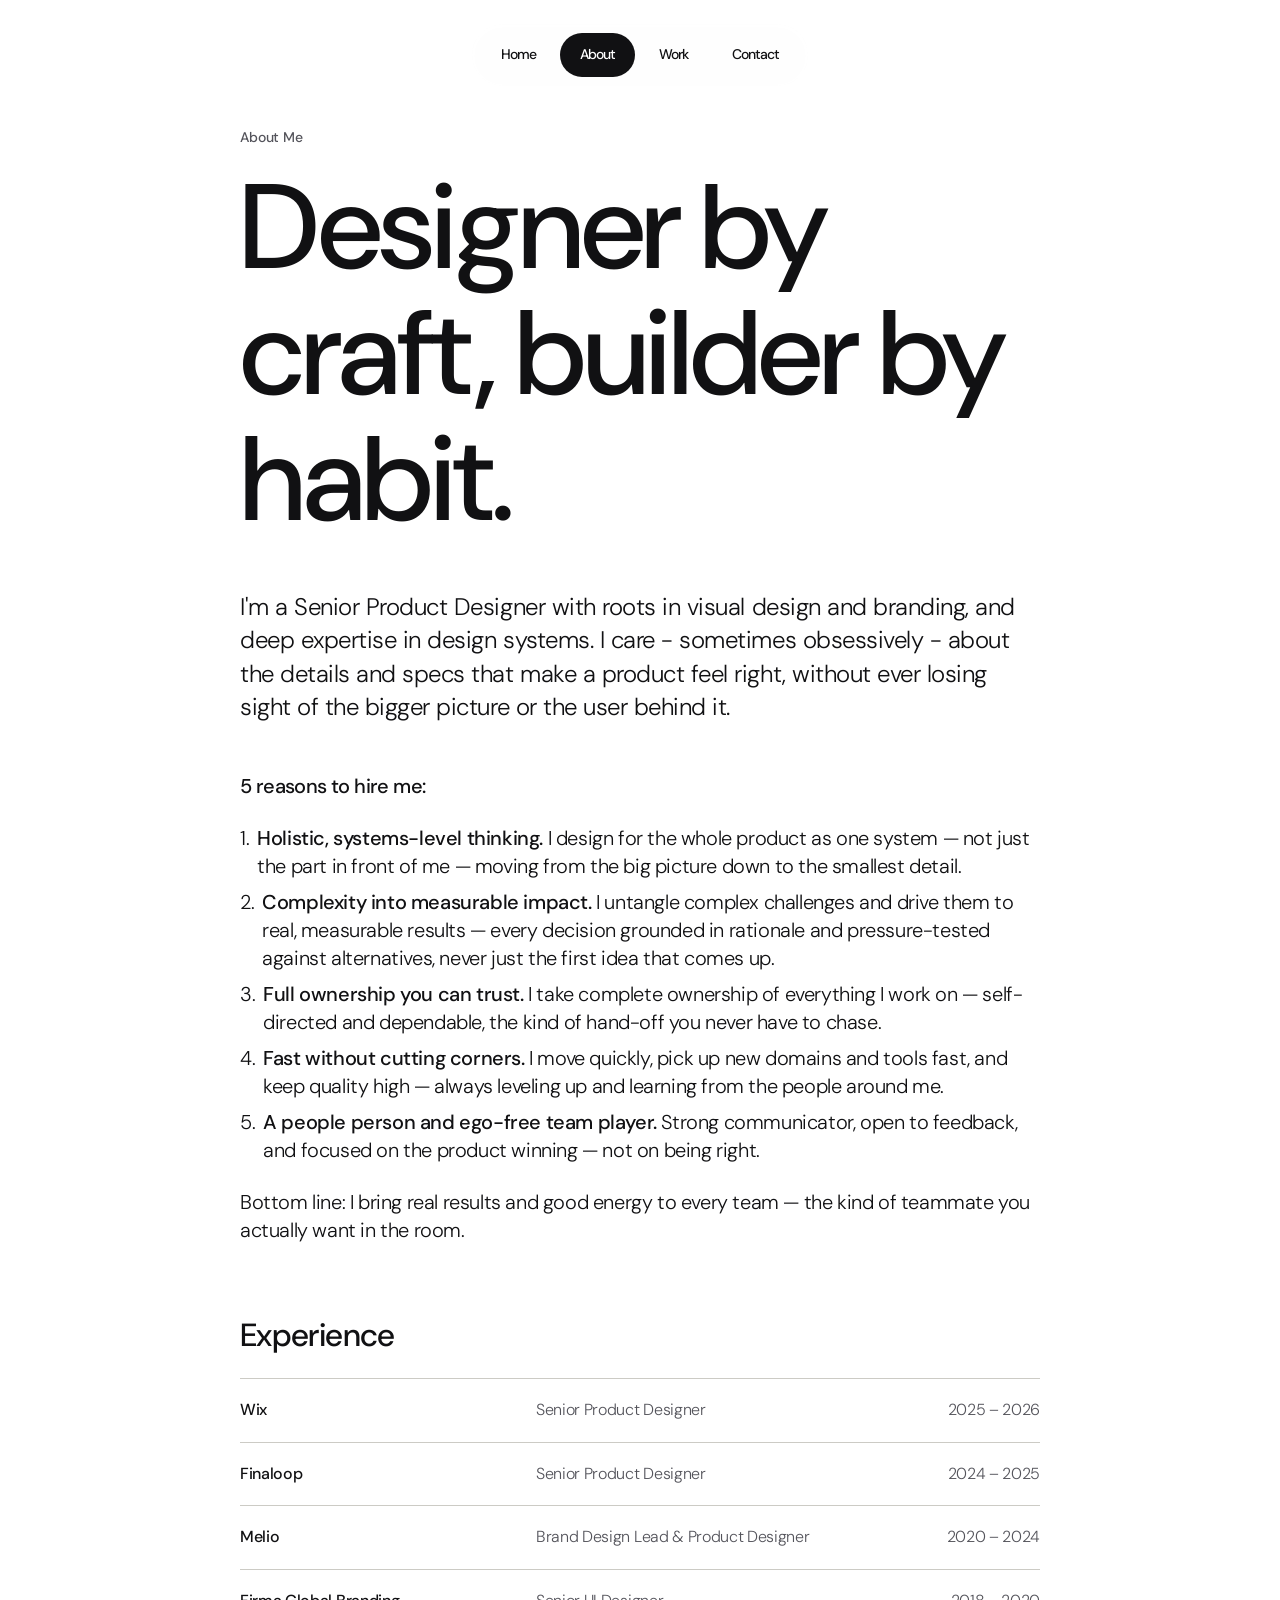
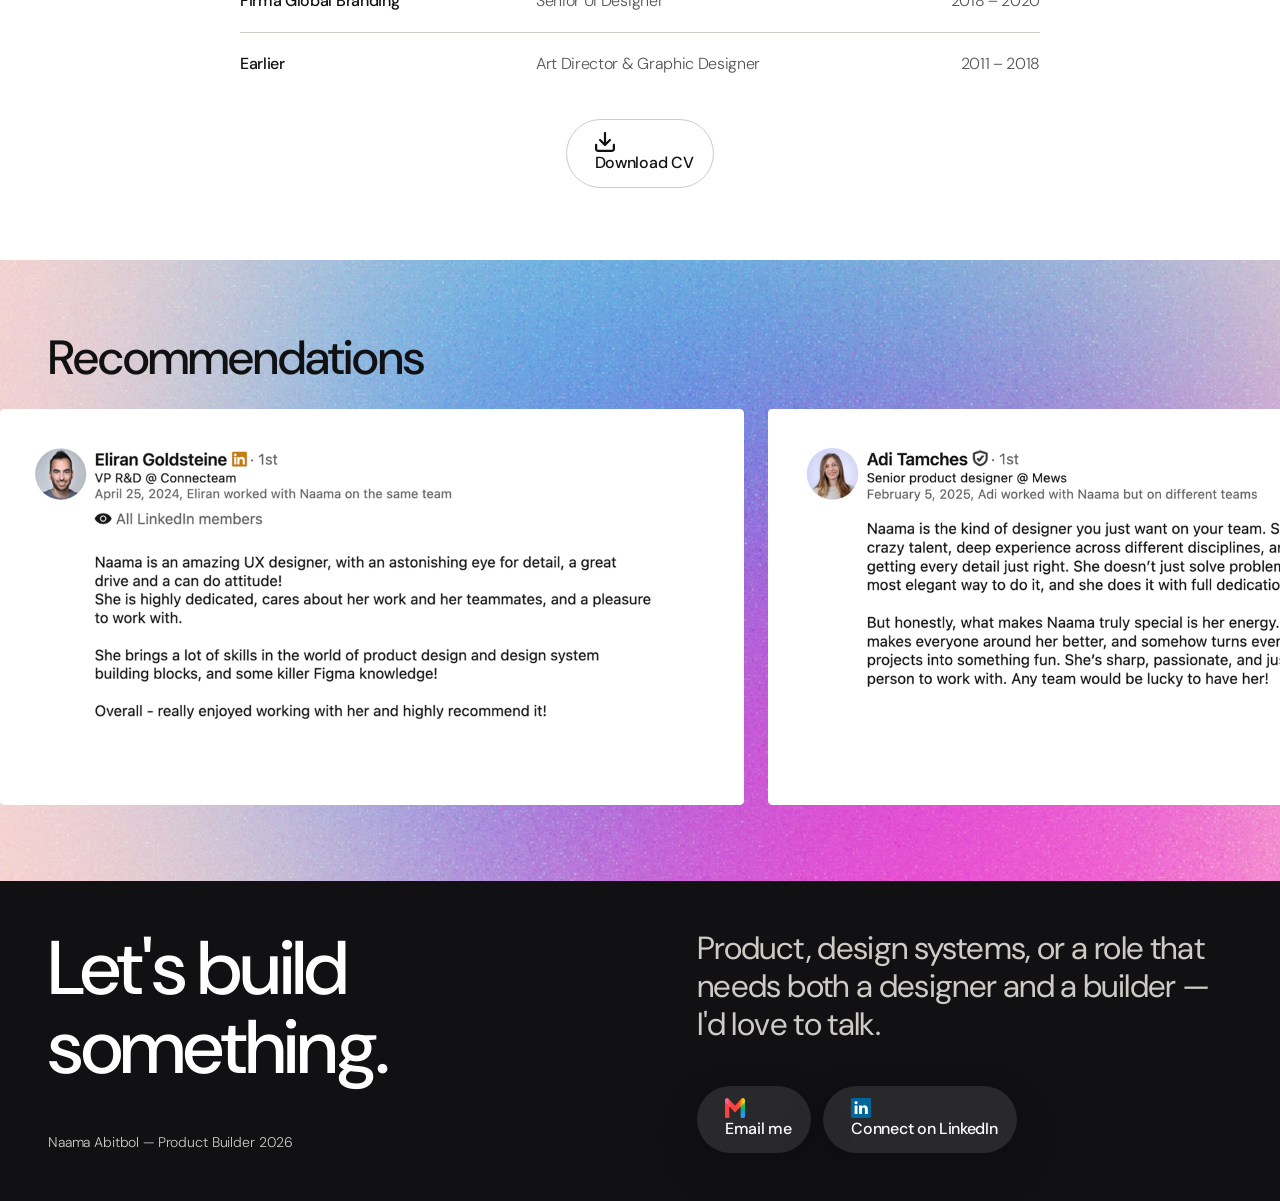
==== about.html @ a5444545 "Fix real structural drift vs current Figma, found by visual (not just text) comparison: Home's "Sele" ====
<!DOCTYPE html>
<html lang="en">
<head>
  <meta charset="UTF-8" />
  <meta name="viewport" content="width=device-width, initial-scale=1.0" />
  <title>About — Naama Abitbol</title>
  <link rel="stylesheet" href="css/tokens.css" />
  <link rel="stylesheet" href="css/base.css" />
  <link rel="stylesheet" href="css/nav.css" />
  <link rel="stylesheet" href="css/components.css" />
  <link rel="stylesheet" href="css/about.css" />
</head>
<body>
  <div class="page-nav">
    <nav class="nav-pill">
      <a class="nav-pill__item body-small-medium" href="index.html">Home</a>
      <a class="nav-pill__item is-active body-small-medium" href="about.html">About</a>
      <a class="nav-pill__item body-small-medium" href="case-studies.html">Work</a>
      <a class="nav-pill__item body-small-medium" href="#contact">Contact</a>
    </nav>
  </div>

  <div class="main-container">
    <div class="about-section">
      <div class="about-intro">
        <div class="about-intro__header">
          <p class="about-intro__eyebrow">About Me</p>
          <p class="about-intro__title">Designer by craft, builder by habit.</p>
        </div>
        <p class="about-intro__lede">I'm a Senior Product Designer with roots in visual design and branding, and deep expertise in design systems. I care - sometimes obsessively - about the details and specs that make a product feel right, without ever losing sight of the bigger picture or the user behind it.</p>

        <div class="about-reasons">
          <p class="about-reasons__title">5 reasons to hire me:</p>
          <ol class="reasons-list">
            <li><span class="num">1.</span><span><strong>Holistic, systems-level thinking.</strong> I design for the whole product as one system — not just the part in front of me — moving from the big picture down to the smallest detail.</span></li>
            <li><span class="num">2.</span><span><strong>Complexity into measurable impact.</strong> I untangle complex challenges and drive them to real, measurable results — every decision grounded in rationale and pressure-tested against alternatives, never just the first idea that comes up.</span></li>
            <li><span class="num">3.</span><span><strong>Full ownership you can trust.</strong> I take complete ownership of everything I work on — self-directed and dependable, the kind of hand-off you never have to chase.</span></li>
            <li><span class="num">4.</span><span><strong>Fast without cutting corners.</strong> I move quickly, pick up new domains and tools fast, and keep quality high — always leveling up and learning from the people around me.</span></li>
            <li><span class="num">5.</span><span><strong>A people person and ego-free team player.</strong> Strong communicator, open to feedback, and focused on the product winning — not on being right.</span></li>
          </ol>
          <p class="about-reasons__closing">Bottom line: I bring real results and good energy to every team — the kind of teammate you actually want in the room.</p>
        </div>
      </div>

      <div class="experience-section">
        <p class="experience-section__title">Experience</p>
        <div class="exp-rows">
          <div class="exp-row">
            <p class="exp-row__company">Wix</p>
            <p class="exp-row__role">Senior Product Designer</p>
            <p class="exp-row__years">2025 – 2026</p>
          </div>
          <div class="exp-row">
            <p class="exp-row__company">Finaloop</p>
            <p class="exp-row__role">Senior Product Designer</p>
            <p class="exp-row__years">2024 – 2025</p>
          </div>
          <div class="exp-row">
            <p class="exp-row__company">Melio</p>
            <p class="exp-row__role">Brand Design Lead &amp; Product Designer</p>
            <p class="exp-row__years">2020 – 2024</p>
          </div>
          <div class="exp-row">
            <p class="exp-row__company">Firma Global Branding</p>
            <p class="exp-row__role">Senior UI Designer</p>
            <p class="exp-row__years">2018 – 2020</p>
          </div>
          <div class="exp-row">
            <p class="exp-row__company">Earlier</p>
            <p class="exp-row__role">Art Director &amp; Graphic Designer</p>
            <p class="exp-row__years">2011 – 2018</p>
          </div>
        </div>
        <a class="btn" href="#" data-cv-placeholder="true">
          <img class="btn__icon" src="assets/about/icon-download.svg" alt="" style="width:20px;height:20px" />
          Download CV
        </a>
      </div>
    </div>

    <section class="recs-section">
      <img class="recs-section__bg" src="assets/about/recs-bg.jpg" alt="" />
      <p class="recs-section__title">Recommendations</p>
      <div class="recs-track">
        <img src="assets/about/rec-1.png" alt="LinkedIn recommendation" />
        <img src="assets/about/rec-2.png" alt="LinkedIn recommendation" />
        <img src="assets/about/rec-3.png" alt="LinkedIn recommendation" />
        <img src="assets/about/rec-4.png" alt="LinkedIn recommendation" />
        <img src="assets/about/rec-5.png" alt="LinkedIn recommendation" />
      </div>
    </section>
  </div>

  <section class="contact-section" id="contact">
    <div class="contact-section__content">
      <div class="contact-section__left">
        <p class="contact-section__title">Let's build something.</p>
        <div class="contact-section__labels">
          <p>Naama Abitbol — Product Builder</p>
          <p>2026</p>
        </div>
      </div>
      <div class="contact-section__right">
        <p class="contact-section__copy">Product, design systems, or a role that needs both a designer and a builder — I'd love to talk.</p>
        <div class="contact-section__actions">
          <a class="btn btn--dark" href="mailto:naamaabut@gmail.com">
            <img src="assets/home/icon-gmail.svg" alt="" />
            Email me
          </a>
          <a class="btn btn--dark" href="https://www.linkedin.com/" target="_blank" rel="noopener">
            <img src="assets/home/icon-linkedin.svg" alt="" />
            Connect on LinkedIn
          </a>
        </div>
      </div>
    </div>
  </section>
  <script src="js/fill-button.js" defer></script>
</body>
</html>
---- css/tokens.css ----
:root {
  /* Color — surface */
  --surface-white: #FFFFFF;
  --surface-muted: #F0F0F0;
  --surface-light: #F5F4F1;
  --surface-lightest: #FAFAFA;

  /* Color — text */
  --text-primary: #111113;
  --text-secondary: #54545B;

  /* Color — border */
  --border-default: #CCCBC5;
  --border-light: #DBDBDB;
  --border-medium: #404040;
  --border-dark: #1E1E1E;
  --border-subtle: #A3A3A3;

  /* Color — gray scale */
  --gray-200: #D9D9D9;
  --gray-300: #7B797C;
  --gray-350: #89898B;
  --gray-400: #8D8D8E;
  --gray-450: #929092;
  --gray-500: #99999B;

  /* Color — accent */
  --accent-red: #FC413D;
  --accent-red-subtle: #FF1F11;
  --accent-red-medium: #FF1F11;
  --accent-teal: #006699;
  --accent-yellow: #FFF511;
  --accent-purple: #7547FF;
  --accent-indigo: #5B5BF0;

  --icon-default: #1e1e1e;
  --overlay-white-10: rgba(255, 255, 255, 0.1);

  /* Radius */
  --radius-xxs: 4px;
  --radius-xs: 8px;
  --radius-sm: 4px;
  --radius-s: 12px;
  --radius-md: 8px;
  --radius-lg: 12px;
  --radius-xl: 32px;
  --radius-3xl: 32px;
  --radius-full: 999px;

  /* Spacing */
  --space-2: 2px;
  --space-4: 4px;
  --space-8: 8px;
  --space-12: 12px;
  --space-16: 16px;
  --space-20: 20px;
  --space-24: 24px;
  --space-48: 48px;
  --space-72: 72px;
  --space-88: 88px;

  /* Spacing scale (alias) */
  --space-3xs: 2px;
  --space-xxs: 4px;
  --space-xs: 8px;
  --space-s: 12px;
  --space-sm: 16px;
  --space-m: 20px;
  --space-ml: 24px;
  --space-l: 32px;
  --space-xl: 40px;
  --space-xxl: 48px;
  --space-max: 72px;

  /* Shadows */
  --shadow-card: 0 1px 2px 0 rgba(17, 17, 19, 0.04), 0 12px 40px 0 rgba(17, 17, 19, 0.06);
  --shadow-shot: 0 2px 6px 0 rgba(17, 17, 19, 0.08), 0 18px 50px 0 rgba(17, 17, 19, 0.14);

  /* Type family */
  --font-sans: "DM Sans", sans-serif;
  --font-serif-italic: "Fraunces", serif;
}
---- css/base.css ----
@import url('https://fonts.googleapis.com/css2?family=DM+Sans:ital,opsz,wght@0,9..40,300;0,9..40,400;0,9..40,500;0,9..40,600;1,9..40,300&family=Fraunces:ital,opsz@1,9..144&display=swap');

*,
*::before,
*::after {
  box-sizing: border-box;
}

html {
  -webkit-text-size-adjust: 100%;
  overflow-x: hidden;
}

body {
  margin: 0;
  font-family: var(--font-sans);
  color: var(--text-primary);
  background: var(--surface-white);
  -webkit-font-smoothing: antialiased;
  overflow-x: hidden;
  max-width: 100vw;
}

img, svg {
  display: block;
  max-width: 100%;
}

a {
  color: inherit;
  text-decoration: none;
}

button {
  font-family: inherit;
  cursor: pointer;
}

ul, ol {
  margin: 0;
  padding: 0;
  list-style: none;
}

h1, h2, h3, h4, p {
  margin: 0;
}

/* Type scale — from Figma "Desktop" text styles */

.display-xxl {
  font-weight: 500;
  font-size: 240px;
  line-height: 0.85;
  letter-spacing: -3px;
}

.display-xl {
  font-weight: 500;
  font-size: 120px;
  line-height: 1.05;
  letter-spacing: -2px;
}

.display-large {
  font-weight: 500;
  font-size: 76px;
  line-height: 1.05;
  letter-spacing: -3px;
}

.heading-h1 {
  font-weight: 500;
  font-size: 56px;
  line-height: 1.2;
  letter-spacing: -3px;
}

.heading-h2 {
  font-weight: 500;
  font-size: 48px;
  line-height: 1.1;
  letter-spacing: -2px;
}

.heading-h2-regular {
  font-weight: 400;
  font-size: 48px;
  line-height: 1.1;
  letter-spacing: -1px;
}

.heading-h3 {
  font-weight: 500;
  font-size: 32px;
  line-height: 1.2;
  letter-spacing: -2px;
}

.heading-h3-regular {
  font-weight: 400;
  font-size: 32px;
  line-height: 1.2;
  letter-spacing: -2px;
}

.body-medium {
  font-weight: 500;
  font-size: 20px;
  line-height: 1.4;
  letter-spacing: -3px;
}

.body-medium-light {
  font-weight: 300;
  font-size: 20px;
  line-height: 1.4;
  letter-spacing: -2px;
}

.body-large-light {
  font-weight: 300;
  font-size: 24px;
  line-height: 1.4;
  letter-spacing: -2px;
}

.body-default-medium {
  font-weight: 500;
  font-size: 16px;
  line-height: 1.4;
  letter-spacing: -2px;
}

.body-default-light {
  font-weight: 300;
  font-size: 16px;
  line-height: 1.4;
  letter-spacing: -2px;
}

.body-small-medium {
  font-weight: 500;
  font-size: 14px;
  line-height: 1.4;
  letter-spacing: -1px;
}

.body-small-medium-12 {
  font-weight: 500;
  font-size: 12px;
  line-height: 1.4;
  letter-spacing: 0;
}

.body-small-light {
  font-weight: 300;
  font-size: 14px;
  line-height: 1.4;
  letter-spacing: -1px;
}

.body-small-regular {
  font-weight: 400;
  font-size: 12px;
  line-height: 1.4;
  letter-spacing: 0;
}

.label-semi {
  font-weight: 600;
  font-size: 12px;
  line-height: 18px;
  letter-spacing: 0;
}

.label-caption {
  font-weight: 400;
  font-size: 12px;
  line-height: 1.4;
  letter-spacing: 0;
}

.label-accent-italic {
  font-family: var(--font-serif-italic);
  font-style: italic;
  font-weight: 400;
  font-size: 14px;
  line-height: 1.2;
  letter-spacing: 4px;
}
---- css/nav.css ----
.page-nav {
  width: 100%;
  display: flex;
  flex-direction: column;
  align-items: center;
  padding: 32px 0 24px;
}

.nav-pill {
  position: fixed;
  top: 24px;
  left: 50%;
  transform: translateX(-50%);
  z-index: 100;
  display: flex;
  align-items: center;
  gap: var(--space-4);
  padding: var(--space-8);
  border-radius: var(--radius-full);
  background: rgba(0, 0, 0, 0.004);
  backdrop-filter: blur(4px);
  -webkit-backdrop-filter: blur(4px);
  border: 1px solid rgba(255, 255, 255, 0.2);
  box-shadow: inset 0 1px 1px rgba(255, 255, 255, 0.3);
}

.nav-pill__item {
  border: none;
  background: transparent;
  border-radius: var(--radius-full);
  padding: var(--space-12) var(--space-20);
  color: var(--text-primary);
}

.nav-pill__item.is-active {
  background: var(--text-primary);
  color: #fff;
}
---- css/components.css ----
@keyframes glow-drift {
  0% { translate: 240px 224px; }
  70% { translate: 240px 224px; }
  100% { translate: -500px -500px; }
}

@media (prefers-reduced-motion: reduce) {
  .glow-drift-anim { animation: none !important; }
}

.main-container {
  width: 100%;
  display: flex;
  flex-direction: column;
  align-items: center;
  overflow: hidden;
}

.section-wrap {
  width: 100%;
  max-width: 1160px;
  padding: var(--max, 72px) var(--xl, 40px);
  display: flex;
  flex-direction: column;
  align-items: center;
  gap: var(--max, 72px);
}

.btn {
  display: inline-flex;
  align-items: center;
  gap: var(--xs, 8px);
  padding: var(--s, 12px) var(--m, 20px);
  border-radius: var(--radius-full);
  border: 1px solid var(--border-default);
  background: var(--surface-white);
  font-weight: 500;
  font-size: 16px;
  line-height: 1.4;
  letter-spacing: -0.32px;
  color: var(--text-primary);
  white-space: nowrap;
}

.btn__icon {
  width: 16px;
  height: 16px;
}

.btn--dark {
  background: var(--overlay-white-10);
  color: #fff;
  border: none;
  box-shadow: var(--shadow-shot);
}

.btn--dark img {
  width: 20px;
  height: 20px;
}

.project-grid {
  width: 100%;
  max-width: 1080px;
  display: grid;
  grid-template-columns: repeat(2, minmax(0, 1fr));
  gap: 48px 24px;
}

.project-card {
  display: flex;
  flex-direction: column;
}

.project-card__media {
  position: relative;
  width: 100%;
  aspect-ratio: 516 / 300;
  background: var(--surface-muted);
  border-radius: var(--radius-sm);
  overflow: hidden;
}

.project-card__media > img {
  width: 100%;
  height: 100%;
  object-fit: cover;
}

.project-card__media--wixel {
  display: flex;
  align-items: center;
  justify-content: center;
}

.wixel-shots {
  position: relative;
  width: 76%;
  height: 76%;
}

.wixel-shots img {
  position: absolute;
  border-radius: 7px;
  width: auto;
  height: 82%;
  object-fit: cover;
}

.wixel-shots .shot-01 {
  left: 0;
  bottom: 0;
  box-shadow: 0 35px 79px 0 rgba(30, 25, 60, 0.28), 0 5px 14px 0 rgba(30, 25, 60, 0.12);
  z-index: 1;
}

.wixel-shots .shot-02 {
  right: 0;
  top: 0;
  height: 74%;
  box-shadow: 0 2px 4px 0 rgba(17, 17, 19, 0.08);
}

.project-card__body {
  padding-top: var(--space-24);
  display: flex;
  flex-direction: column;
  gap: var(--space-16);
}

.project-card__meta {
  font-weight: 500;
  font-size: 14px;
  line-height: 1.4;
  letter-spacing: -0.14px;
  color: var(--text-secondary);
}

.project-card__title-block {
  display: flex;
  flex-direction: column;
  gap: var(--space-4);
  margin-top: var(--space-4);
}

.project-card__title {
  font-weight: 500;
  font-size: 32px;
  line-height: 1.2;
  letter-spacing: -0.64px;
}

.project-card__subtitle {
  font-weight: 300;
  font-size: 16px;
  line-height: 1.4;
  letter-spacing: -0.32px;
  color: var(--text-secondary);
}

@media (max-width: 900px) {
  .project-grid { grid-template-columns: 1fr; }
}

.tags {
  display: flex;
  gap: var(--radius-md);
  align-items: center;
}

.tag {
  background: var(--surface-muted);
  border-radius: var(--radius-full);
  padding: var(--space-2) var(--space-8);
  font-weight: 500;
  font-size: 12px;
  color: var(--text-secondary);
}

.contact-section {
  width: 100%;
  background: var(--text-primary);
  padding: var(--space-48);
}

.contact-section__content {
  display: flex;
  gap: var(--space-72);
  align-items: stretch;
  height: 224px;
}

.contact-section__left {
  flex: 1 0 0;
  display: flex;
  flex-direction: column;
  justify-content: space-between;
}

.contact-section__title {
  font-weight: 500;
  font-size: 76px;
  line-height: 1.05;
  letter-spacing: -2.28px;
  color: #fff;
}

.contact-section__labels {
  display: flex;
  gap: var(--space-4);
  align-items: center;
  font-weight: 300;
  font-size: 14px;
  line-height: 1.4;
  letter-spacing: -0.14px;
  color: var(--border-default);
  white-space: nowrap;
}

.contact-section__right {
  width: 535px;
  display: flex;
  flex-direction: column;
  justify-content: space-between;
}

.contact-section__copy {
  font-weight: 400;
  font-size: 32px;
  line-height: 1.2;
  letter-spacing: -0.64px;
  color: var(--border-default);
}

.contact-section__actions {
  display: flex;
  gap: 12px;
}

@media (max-width: 900px) {
  .contact-section__content { flex-direction: column; height: auto; gap: 40px; }
  .contact-section__right { width: 100%; }
  .contact-section__title { font-size: 44px; }
}
---- css/about.css ----
.main-container {
  width: 100%;
  display: flex;
  flex-direction: column;
  align-items: center;
}

.about-section {
  width: 100%;
  max-width: 1160px;
  padding: var(--max, 72px) var(--xl, 40px);
  display: flex;
  flex-direction: column;
  align-items: center;
  gap: var(--max, 72px);
}

.about-intro {
  max-width: 800px;
  width: 100%;
  display: flex;
  flex-direction: column;
  gap: var(--xxl, 48px);
  align-items: flex-start;
}

.about-intro__header {
  width: 100%;
  display: flex;
  flex-direction: column;
  gap: var(--sm, 16px);
}

.about-intro__eyebrow {
  font-weight: 500;
  font-size: 14px;
  line-height: 1.4;
  letter-spacing: -0.14px;
  color: var(--text-secondary);
}

.about-intro__title {
  font-weight: 500;
  font-size: 120px;
  line-height: 1.05;
  letter-spacing: -2.4px;
}

.about-intro__lede {
  width: 100%;
  font-weight: 300;
  font-size: 24px;
  line-height: 1.4;
  letter-spacing: -0.48px;
}

.about-reasons {
  display: flex;
  flex-direction: column;
  gap: 24px;
  width: 100%;
}

.about-reasons__title {
  font-weight: 500;
  font-size: 20px;
  line-height: 1.4;
  letter-spacing: -0.6px;
}

.reasons-list {
  display: flex;
  flex-direction: column;
  gap: var(--xs, 8px);
}

.reasons-list li {
  display: flex;
  gap: var(--xs, 8px);
  font-weight: 300;
  font-size: 20px;
  line-height: 1.4;
  letter-spacing: -0.4px;
}

.reasons-list .num {
  flex-shrink: 0;
}

.reasons-list strong {
  font-weight: 500;
}

.about-reasons__closing {
  font-weight: 300;
  font-size: 20px;
  line-height: 1.4;
  letter-spacing: -0.4px;
}

.experience-section {
  max-width: 800px;
  width: 100%;
  display: flex;
  flex-direction: column;
  align-items: center;
  gap: var(--ml, 24px);
}

.experience-section__title {
  font-weight: 500;
  font-size: 32px;
  line-height: 1.2;
  letter-spacing: -0.64px;
  width: 100%;
}

.exp-rows {
  width: 100%;
  font-size: 16px;
  line-height: 1.4;
  letter-spacing: -0.32px;
}

.exp-row {
  display: flex;
  align-items: flex-start;
  gap: 16px;
  padding: 20px 0;
  border-top: 1px solid var(--border-default);
}

.exp-row__company {
  font-weight: 500;
  width: 280px;
  flex-shrink: 0;
}

.exp-row__role {
  font-weight: 300;
  color: var(--text-secondary);
  flex: 1 0 0;
}

.exp-row__years {
  font-weight: 300;
  color: var(--text-secondary);
  width: 120px;
  flex-shrink: 0;
  text-align: right;
}

.recs-section {
  position: relative;
  width: 100%;
  padding: var(--max, 72px) 0;
  display: flex;
  flex-direction: column;
  gap: var(--ml, 24px);
  align-items: flex-start;
  overflow: hidden;
}

.recs-section__bg {
  position: absolute;
  inset: 0;
  width: 100%;
  height: 100%;
  object-fit: cover;
  z-index: 0;
}

.recs-section__title {
  position: relative;
  z-index: 1;
  width: 100%;
  padding: 0 var(--xxl, 48px);
  font-weight: 500;
  font-size: 48px;
  line-height: 1.1;
  letter-spacing: -0.96px;
}

.recs-track {
  position: relative;
  z-index: 1;
  display: flex;
  gap: var(--ml, 24px);
  width: 100%;
  padding: 0 0 4px var(--xxl, 48px);
  overflow-x: auto;
  scroll-snap-type: x proximity;
}

.recs-track img {
  height: 396px;
  width: 744px;
  flex-shrink: 0;
  object-fit: cover;
  border-radius: var(--radius-xxs);
  scroll-snap-align: start;
}

@media (max-width: 900px) {
  .about-intro__title { font-size: 56px; letter-spacing: -1.5px; }
  .exp-row { flex-wrap: wrap; }
  .exp-row__company { width: 100%; }
  .exp-row__years { text-align: left; }
  .recs-track img { height: 260px; width: 490px; }
}
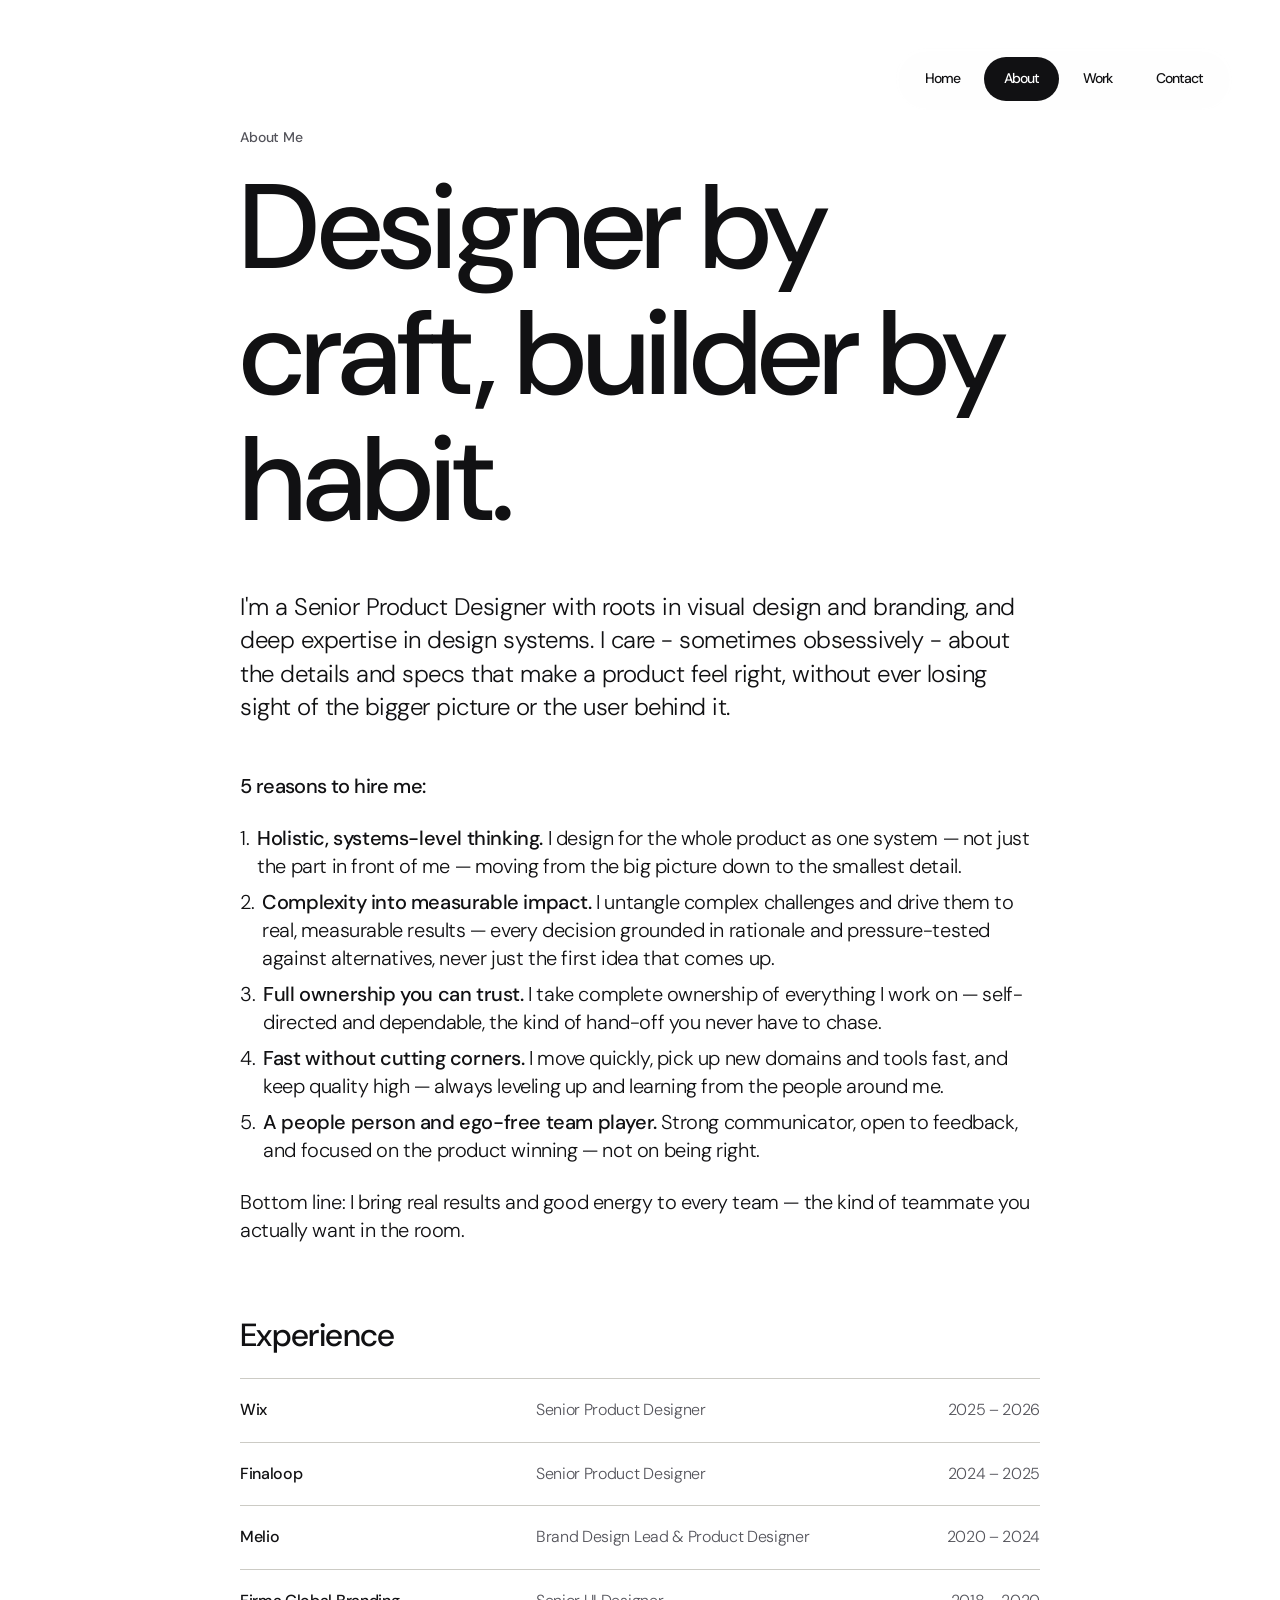
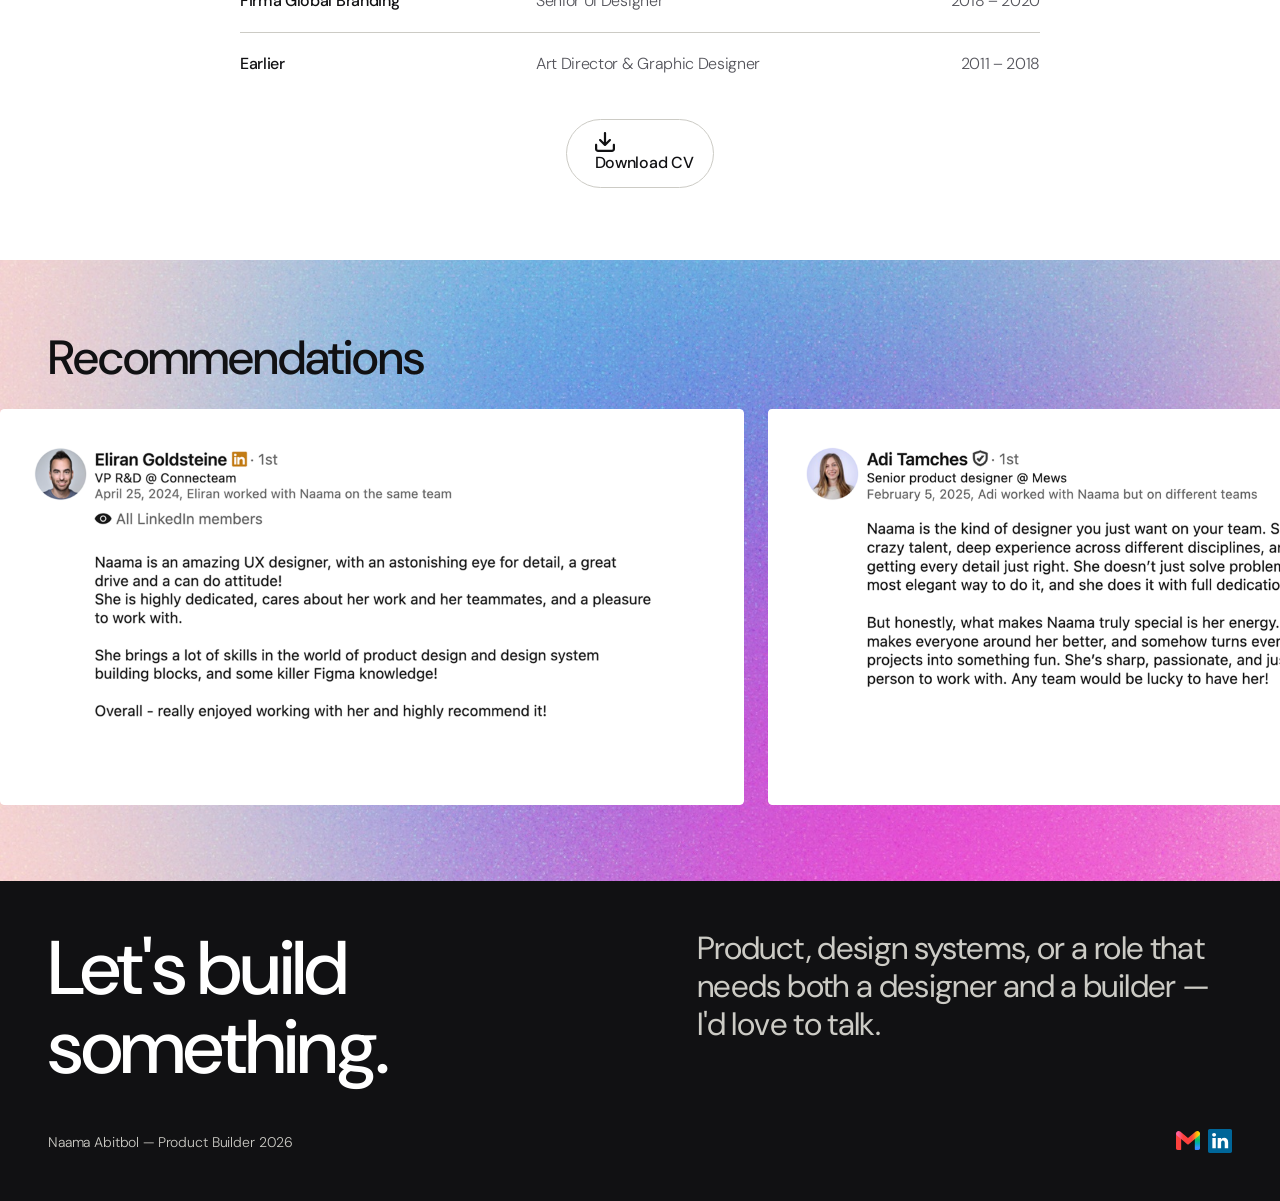
==== commit 091f7c03: "Fix three positioning/component mismatches vs Figma found via direct DOM-selector feedback: 1. Nav p" ====
--- a/about.html
+++ b/about.html
@@ -71,7 +71,7 @@
             <p class="exp-row__years">2011 – 2018</p>
           </div>
         </div>
-        <a class="btn" href="#" data-cv-placeholder="true">
+        <a class="btn" href="assets/about/Naama%20Abitbol_CV.pdf" download>
           <img class="btn__icon" src="assets/about/icon-download.svg" alt="" style="width:20px;height:20px" />
           Download CV
         </a>
@@ -103,13 +103,11 @@
       <div class="contact-section__right">
         <p class="contact-section__copy">Product, design systems, or a role that needs both a designer and a builder — I'd love to talk.</p>
         <div class="contact-section__actions">
-          <a class="btn btn--dark" href="mailto:naamaabut@gmail.com">
+          <a class="contact-icon" href="mailto:naamaabut@gmail.com" aria-label="Email me">
             <img src="assets/home/icon-gmail.svg" alt="" />
-            Email me
           </a>
-          <a class="btn btn--dark" href="https://www.linkedin.com/" target="_blank" rel="noopener">
+          <a class="contact-icon" href="https://www.linkedin.com/" target="_blank" rel="noopener" aria-label="Connect on LinkedIn">
             <img src="assets/home/icon-linkedin.svg" alt="" />
-            Connect on LinkedIn
           </a>
         </div>
       </div>
--- a/css/nav.css
+++ b/css/nav.css
@@ -8,9 +8,8 @@
 
 .nav-pill {
   position: fixed;
-  top: 24px;
-  left: 50%;
-  transform: translateX(-50%);
+  top: 48px;
+  right: 48px;
   z-index: 100;
   display: flex;
   align-items: center;
--- a/css/components.css
+++ b/css/components.css
@@ -138,9 +138,16 @@
 
 .project-card__title-block {
   display: flex;
+  align-items: center;
+  margin-top: var(--space-4);
+}
+
+.project-card__title-inner {
+  display: flex;
   flex-direction: column;
   gap: var(--space-4);
-  margin-top: var(--space-4);
+  flex: 1 1 0;
+  min-width: 0;
 }
 
 .project-card__title {
@@ -158,8 +165,51 @@
   color: var(--text-secondary);
 }
 
+.project-card__arrow {
+  flex-shrink: 0;
+  width: 0;
+  height: 40px;
+  margin-left: 0;
+  border-radius: var(--radius-full, 999px);
+  border: 1px solid transparent;
+  overflow: hidden;
+  display: flex;
+  align-items: center;
+  justify-content: center;
+  opacity: 0;
+  transition: width 0.25s ease, margin-left 0.25s ease, opacity 0.2s ease, background 0.2s ease, border-color 0.2s ease;
+}
+
+.project-card__arrow::after {
+  content: '';
+  flex-shrink: 0;
+  width: 16px;
+  height: 16px;
+  background: var(--text-primary);
+  -webkit-mask: url("../assets/home/icon-arrow-right.svg") center / contain no-repeat;
+  mask: url("../assets/home/icon-arrow-right.svg") center / contain no-repeat;
+  transition: background 0.2s ease;
+}
+
+.project-card:hover .project-card__arrow {
+  width: 40px;
+  margin-left: var(--space-24, 24px);
+  opacity: 1;
+  border-color: var(--border-default, #cccbc5);
+}
+
+.project-card:active .project-card__arrow {
+  background: #111113;
+  border-color: #111113;
+}
+
+.project-card:active .project-card__arrow::after {
+  background: #fff;
+}
+
 @media (max-width: 900px) {
   .project-grid { grid-template-columns: 1fr; }
+  .project-card__arrow { display: none; }
 }
 
 .tags {
@@ -221,6 +271,7 @@
   width: 535px;
   display: flex;
   flex-direction: column;
+  align-items: flex-end;
   justify-content: space-between;
 }
 
@@ -234,11 +285,24 @@
 
 .contact-section__actions {
   display: flex;
-  gap: 12px;
+  gap: var(--space-8, 8px);
+  align-items: center;
+}
+
+.contact-icon {
+  display: block;
+  width: 24px;
+  height: 24px;
+}
+
+.contact-icon img {
+  width: 24px;
+  height: 24px;
+  object-fit: contain;
 }
 
 @media (max-width: 900px) {
   .contact-section__content { flex-direction: column; height: auto; gap: 40px; }
-  .contact-section__right { width: 100%; }
+  .contact-section__right { width: 100%; align-items: flex-start; }
   .contact-section__title { font-size: 44px; }
 }
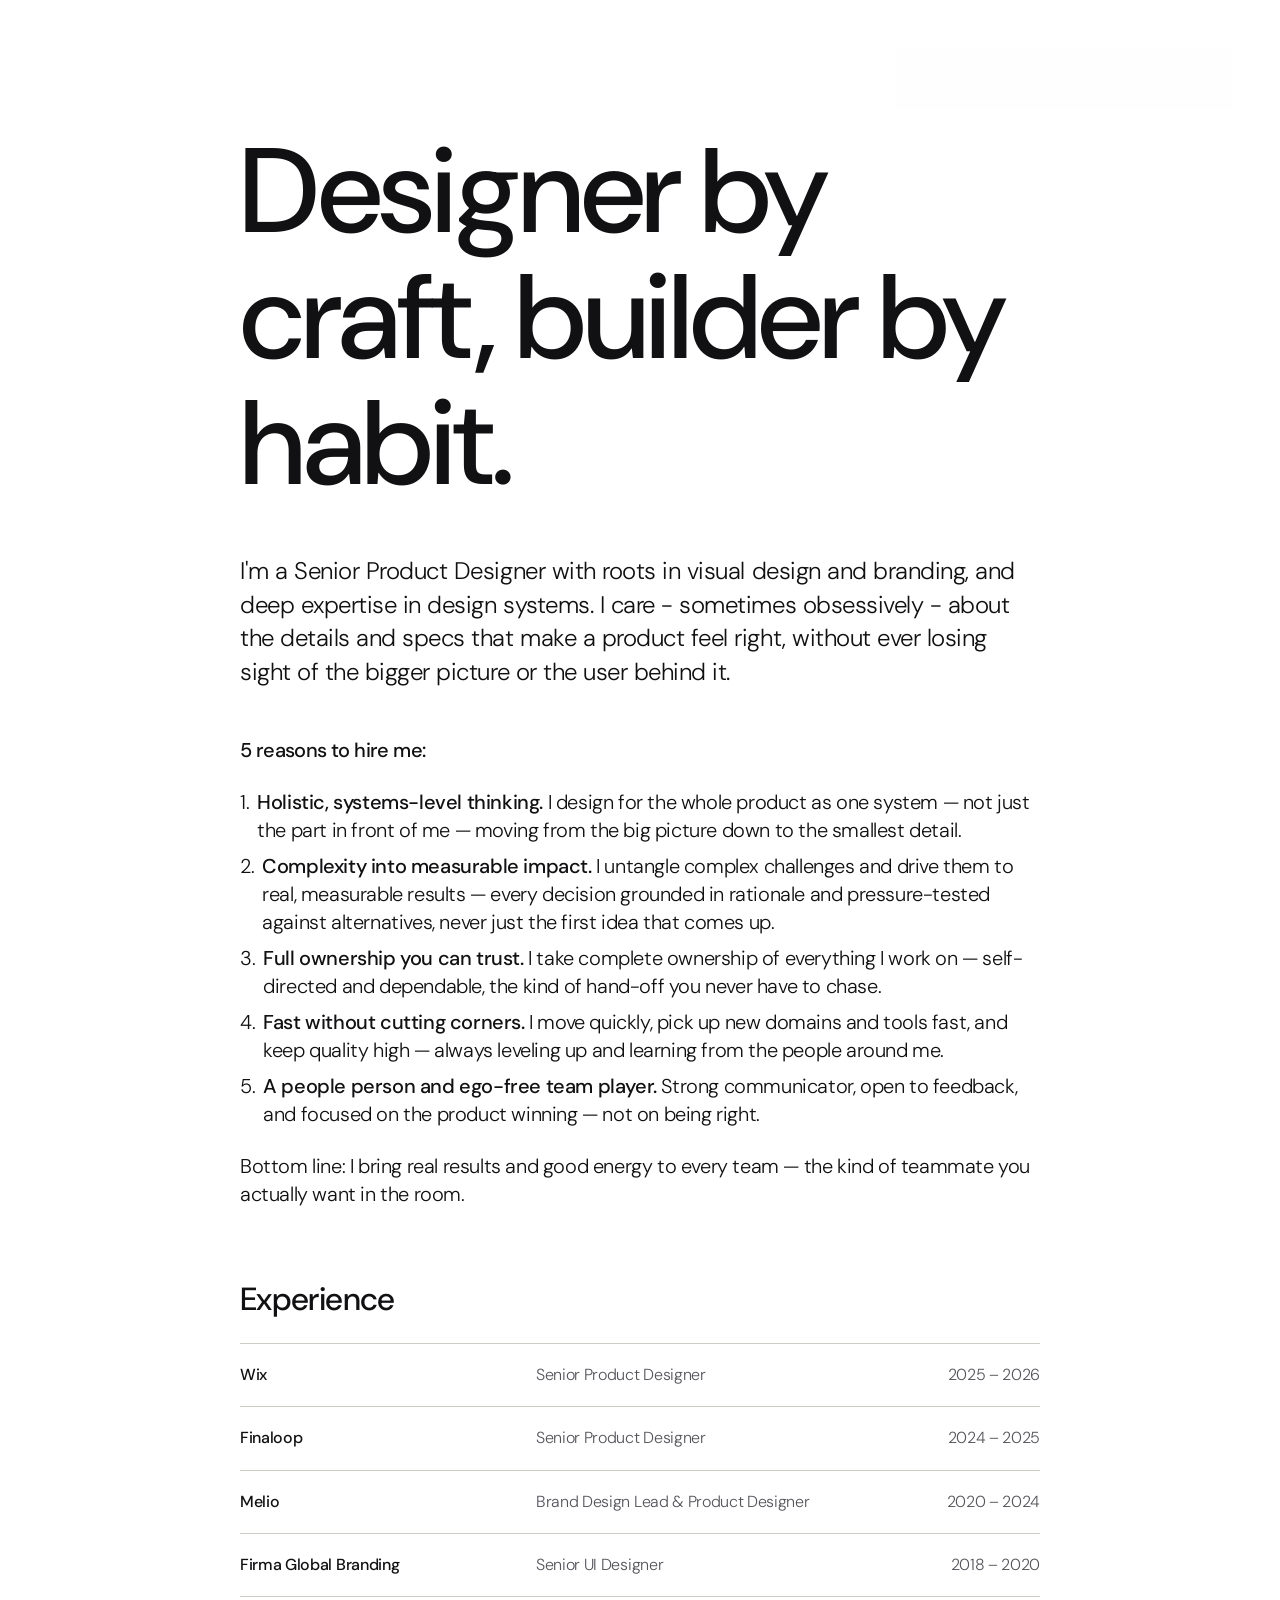
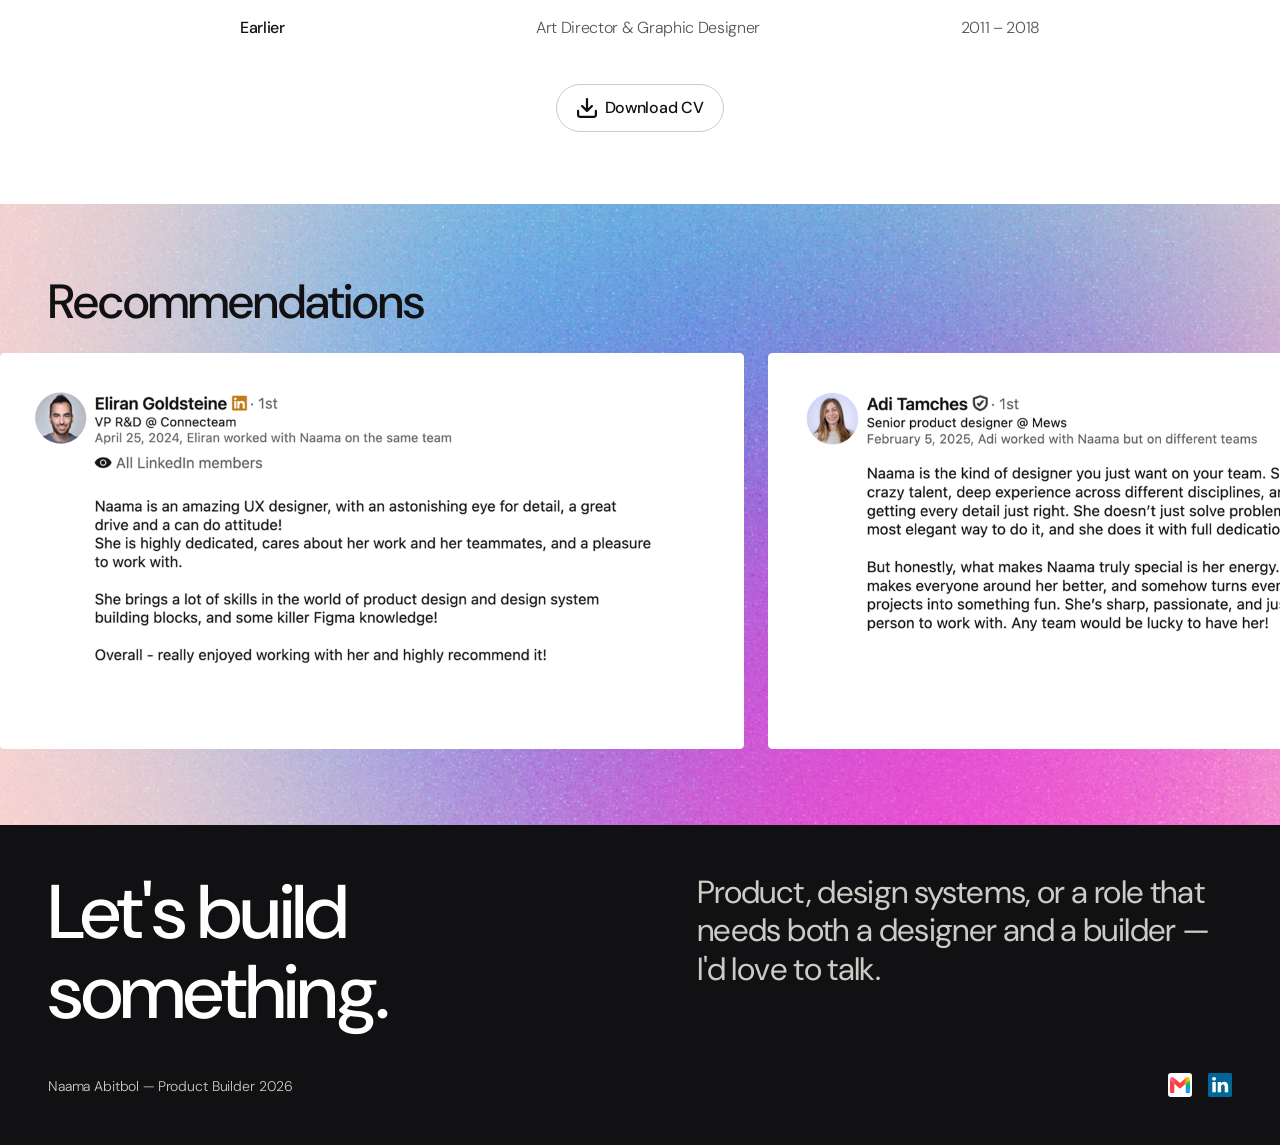
==== commit 631c17fe: "Remove the "About Me" eyebrow above the About page title — not present in the Figma source (same cla" ====
--- a/about.html
+++ b/about.html
@@ -24,7 +24,6 @@
     <div class="about-section">
       <div class="about-intro">
         <div class="about-intro__header">
-          <p class="about-intro__eyebrow">About Me</p>
           <p class="about-intro__title">Designer by craft, builder by habit.</p>
         </div>
         <p class="about-intro__lede">I'm a Senior Product Designer with roots in visual design and branding, and deep expertise in design systems. I care - sometimes obsessively - about the details and specs that make a product feel right, without ever losing sight of the bigger picture or the user behind it.</p>
--- a/css/components.css
+++ b/css/components.css
@@ -40,11 +40,45 @@
   letter-spacing: -0.32px;
   color: var(--text-primary);
   white-space: nowrap;
-}
+  position: relative;
+  overflow: hidden;
+  isolation: isolate;
+  transition: color 0.2s ease, transform 0.18s cubic-bezier(0.2, 0.7, 0.3, 1.2);
+}
+
+.btn:active { transform: scale(0.97); }
+
+.btn .btn-fill {
+  position: absolute;
+  inset: 0;
+  z-index: 0;
+  background: var(--text-primary);
+  clip-path: circle(0px at 50% 50%);
+  pointer-events: none;
+  will-change: clip-path;
+}
+
+.btn .btn-label {
+  position: relative;
+  z-index: 1;
+  display: inline-flex;
+  align-items: center;
+  gap: inherit;
+  white-space: nowrap;
+}
+
+.btn:hover { color: #fff; }
+.btn:hover .btn__icon { filter: invert(1); }
+.btn:hover .btn__icon { transform: translateX(2px); }
+
+.btn--dark .btn-fill { background: rgba(255, 255, 255, 0.16); }
+.btn--dark:hover { color: #fff; }
+.btn--dark:hover .btn__icon { filter: none; }
 
 .btn__icon {
   width: 16px;
   height: 16px;
+  transition: filter 0.2s ease, transform 0.2s ease;
 }
 
 .btn--dark {
@@ -285,7 +319,7 @@
 
 .contact-section__actions {
   display: flex;
-  gap: var(--space-8, 8px);
+  gap: var(--space-16, 16px);
   align-items: center;
 }
 
@@ -295,12 +329,25 @@
   height: 24px;
 }
 
+.contact-icon:first-child {
+  background: #fff;
+  border-radius: 3px;
+  display: flex;
+  align-items: center;
+  justify-content: center;
+}
+
 .contact-icon img {
   width: 24px;
   height: 24px;
   object-fit: contain;
 }
 
+.contact-icon:first-child img {
+  width: 20px;
+  height: 16px;
+}
+
 @media (max-width: 900px) {
   .contact-section__content { flex-direction: column; height: auto; gap: 40px; }
   .contact-section__right { width: 100%; align-items: flex-start; }
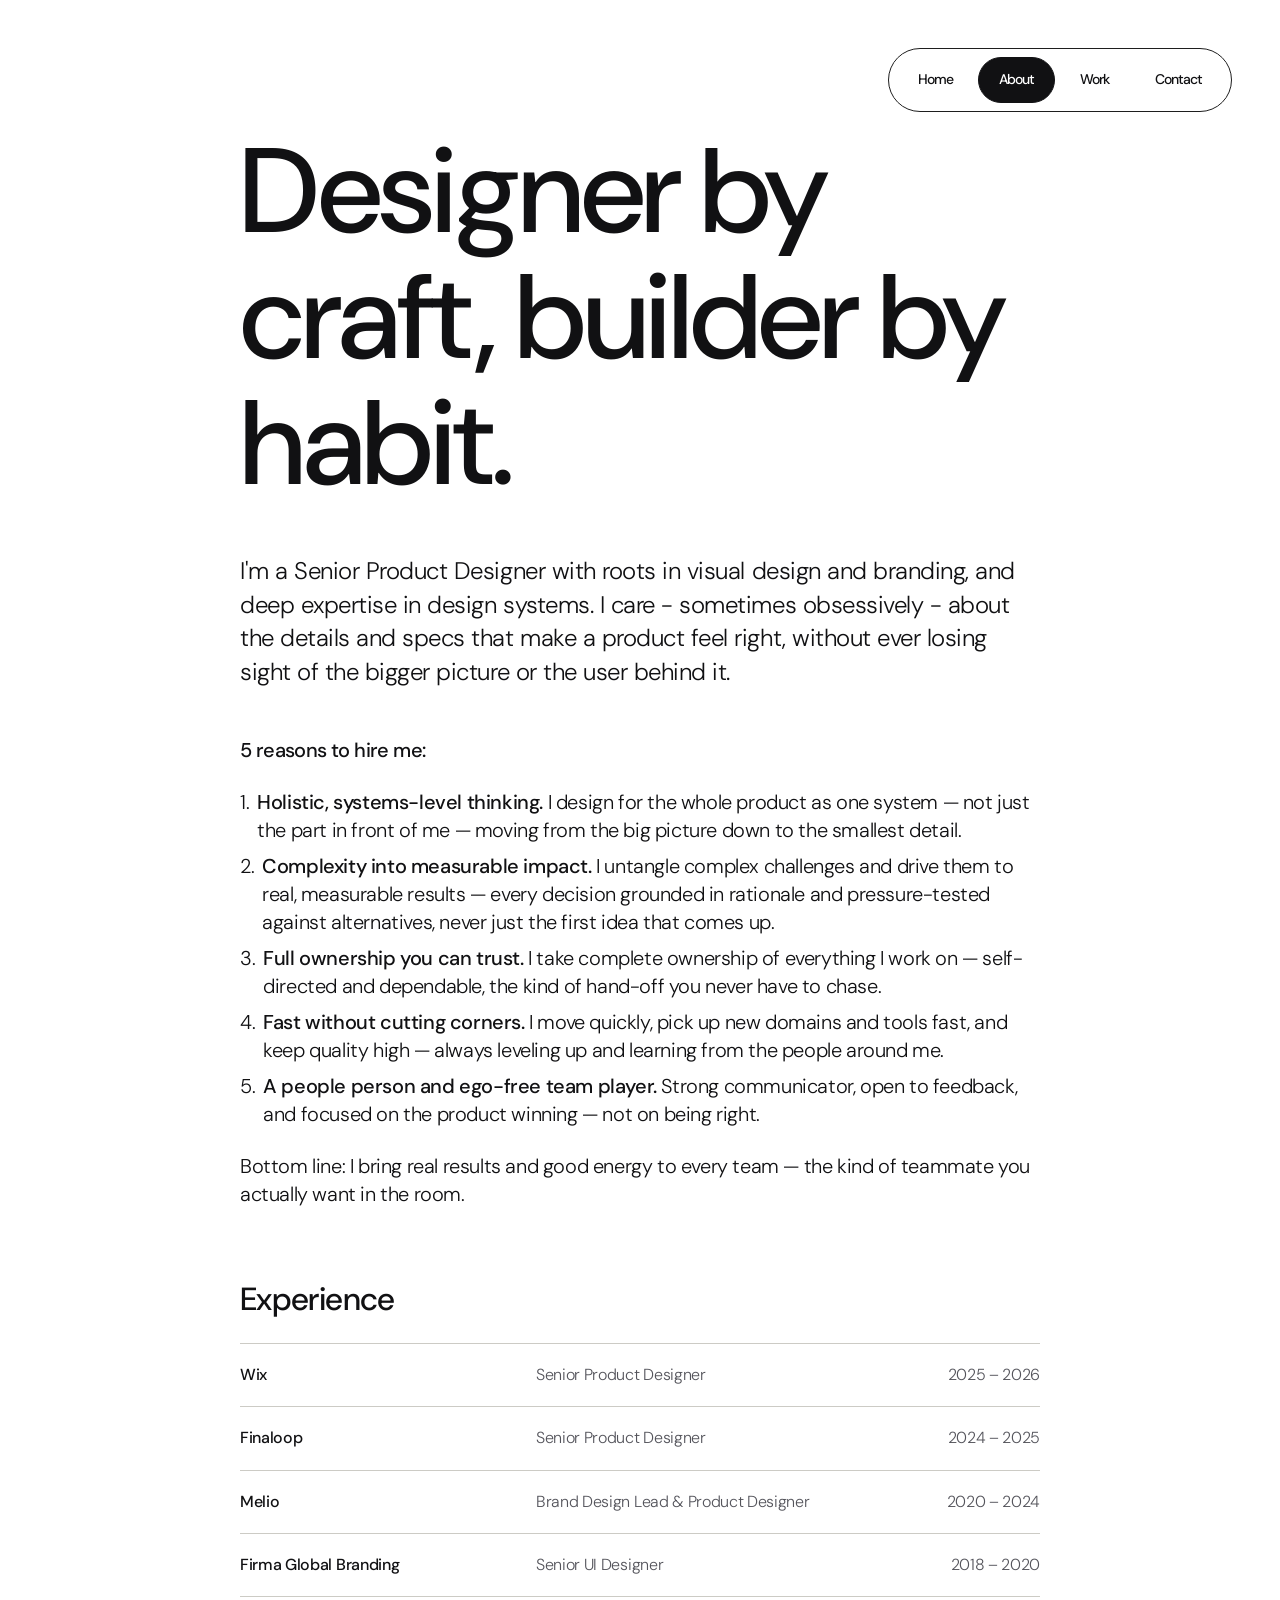
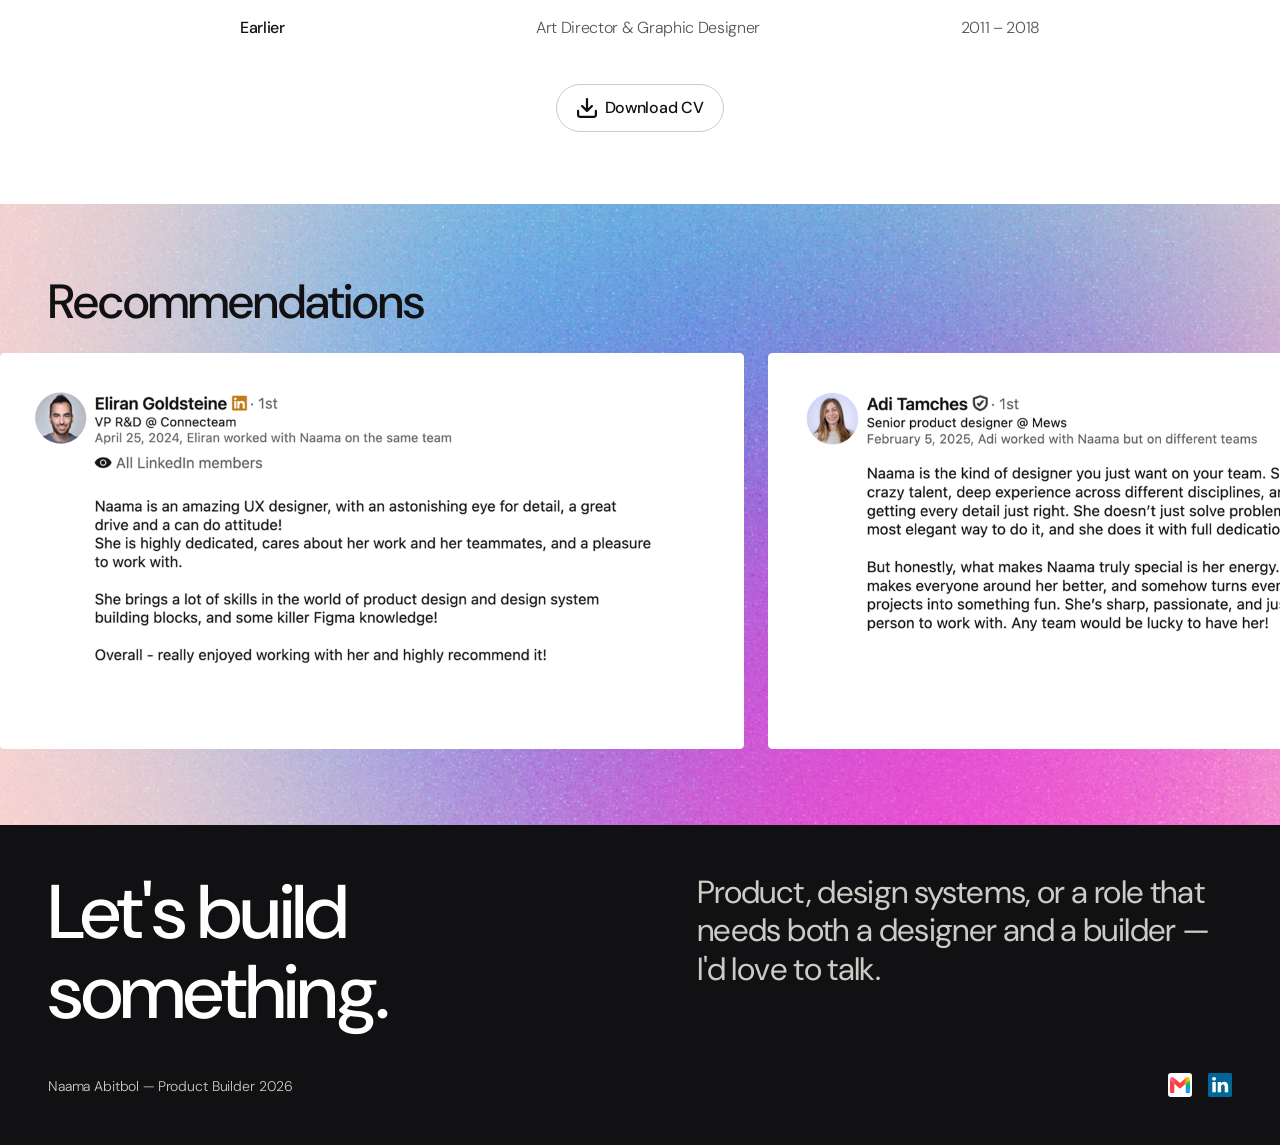
==== commit 2f20e1fc: "Smooth-scroll to #contact from nav, add border+animation to back-icon circle - html { scroll-behavio" ====
--- a/about.html
+++ b/about.html
@@ -9,6 +9,7 @@
   <link rel="stylesheet" href="css/nav.css" />
   <link rel="stylesheet" href="css/components.css" />
   <link rel="stylesheet" href="css/about.css" />
+  <script src="js/smooth-anchor.js"></script>
 </head>
 <body>
   <div class="page-nav">
--- a/css/base.css
+++ b/css/base.css
@@ -9,6 +9,11 @@
 html {
   -webkit-text-size-adjust: 100%;
   overflow-x: hidden;
+  scroll-behavior: smooth;
+}
+
+@media (prefers-reduced-motion: reduce) {
+  html { scroll-behavior: auto; }
 }
 
 body {
--- a/css/nav.css
+++ b/css/nav.css
@@ -16,22 +16,31 @@
   gap: var(--space-4);
   padding: var(--space-8);
   border-radius: var(--radius-full);
-  background: rgba(0, 0, 0, 0.004);
-  backdrop-filter: blur(4px);
-  -webkit-backdrop-filter: blur(4px);
-  border: 1px solid rgba(255, 255, 255, 0.2);
-  box-shadow: inset 0 1px 1px rgba(255, 255, 255, 0.3);
+  background: transparent;
+  border: 1px solid #1e1e1e;
 }
 
 .nav-pill__item {
-  border: none;
-  background: transparent;
+  border: 1px solid transparent;
+  background-color: transparent;
   border-radius: var(--radius-full);
   padding: var(--space-12) var(--space-20);
   color: var(--text-primary);
+  transition: background-color 0.25s ease, border-color 0.25s ease, color 0.25s ease;
+}
+
+.nav-pill__item:hover:not(.is-active) {
+  border-color: #1e1e1e;
+}
+
+.nav-pill__item:active:not(.is-active) {
+  background-color: #1e1e1e;
+  border-color: #1e1e1e;
+  color: #fff;
 }
 
 .nav-pill__item.is-active {
-  background: var(--text-primary);
+  background-color: var(--text-primary);
+  border-color: var(--text-primary);
   color: #fff;
 }
--- a/css/components.css
+++ b/css/components.css
@@ -229,7 +229,7 @@
   width: 40px;
   margin-left: var(--space-24, 24px);
   opacity: 1;
-  border-color: var(--border-default, #cccbc5);
+  border-color: #1e1e1e;
 }
 
 .project-card:active .project-card__arrow {
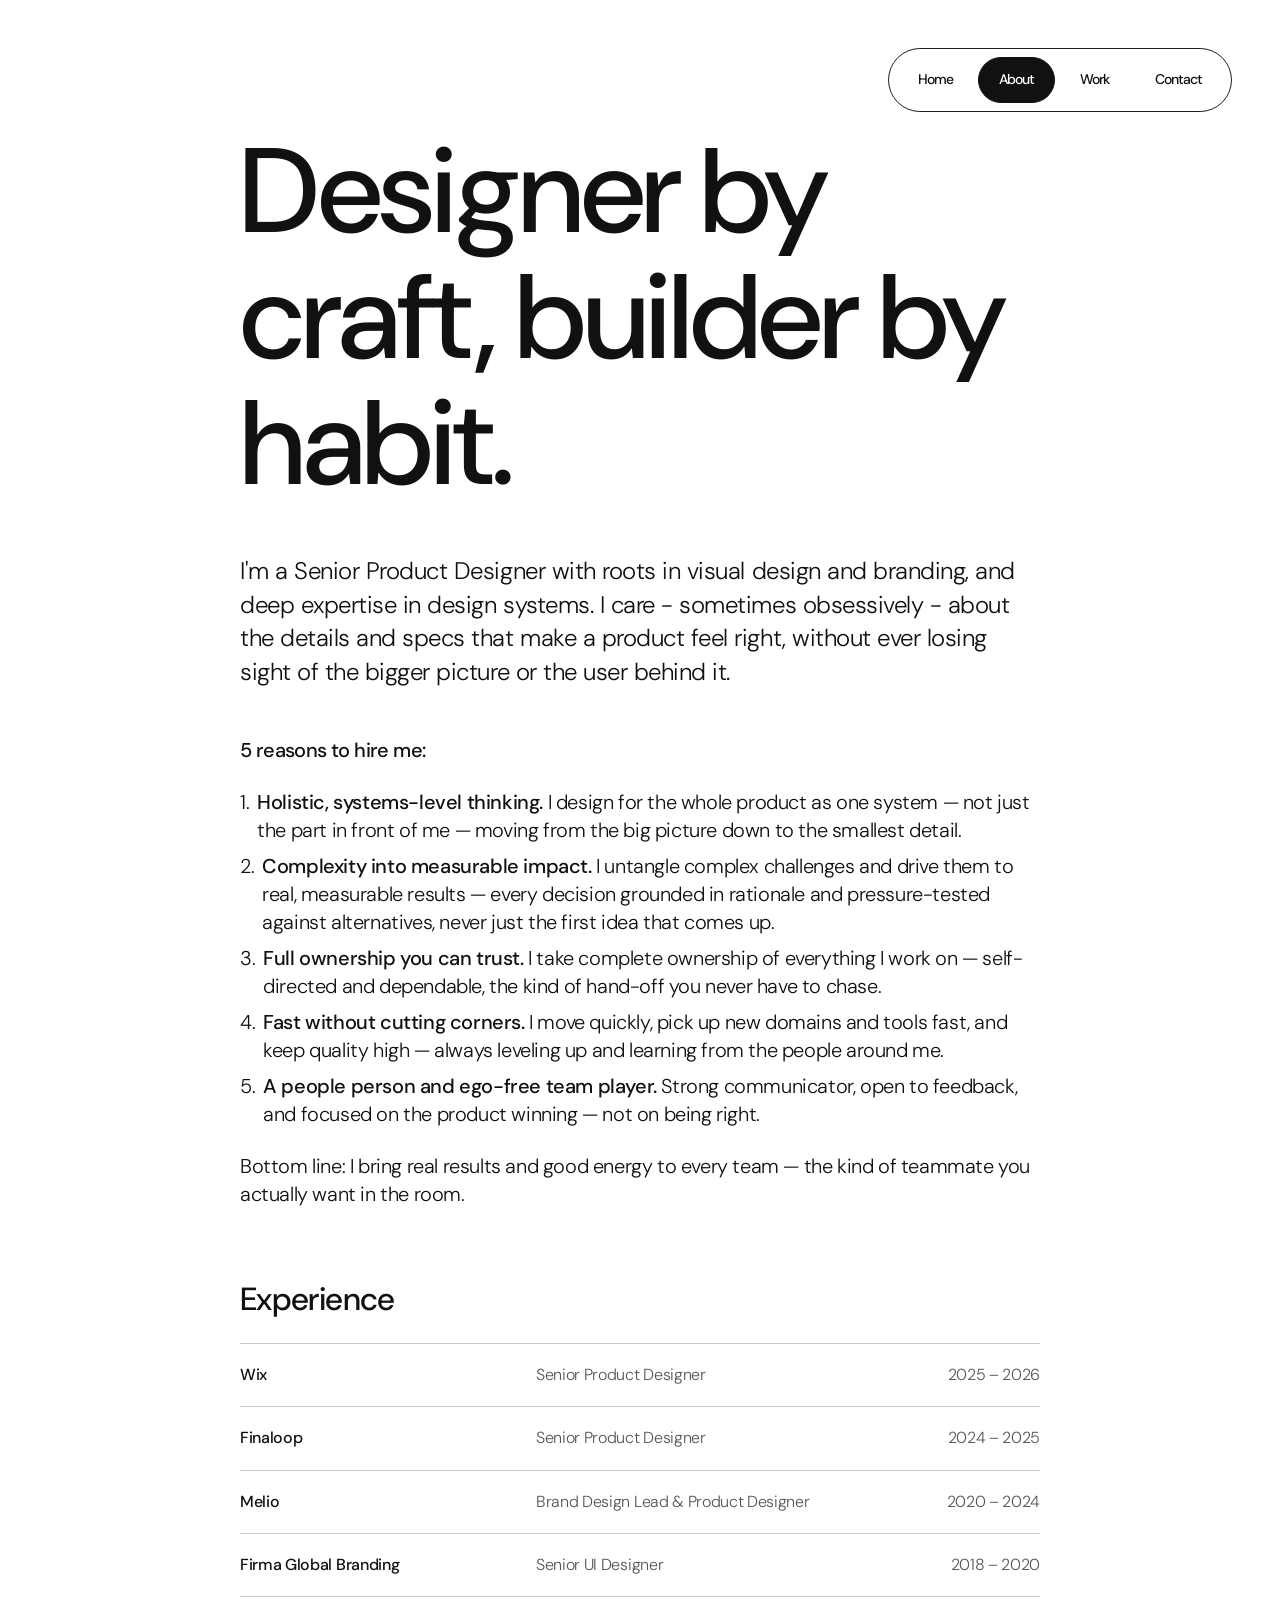
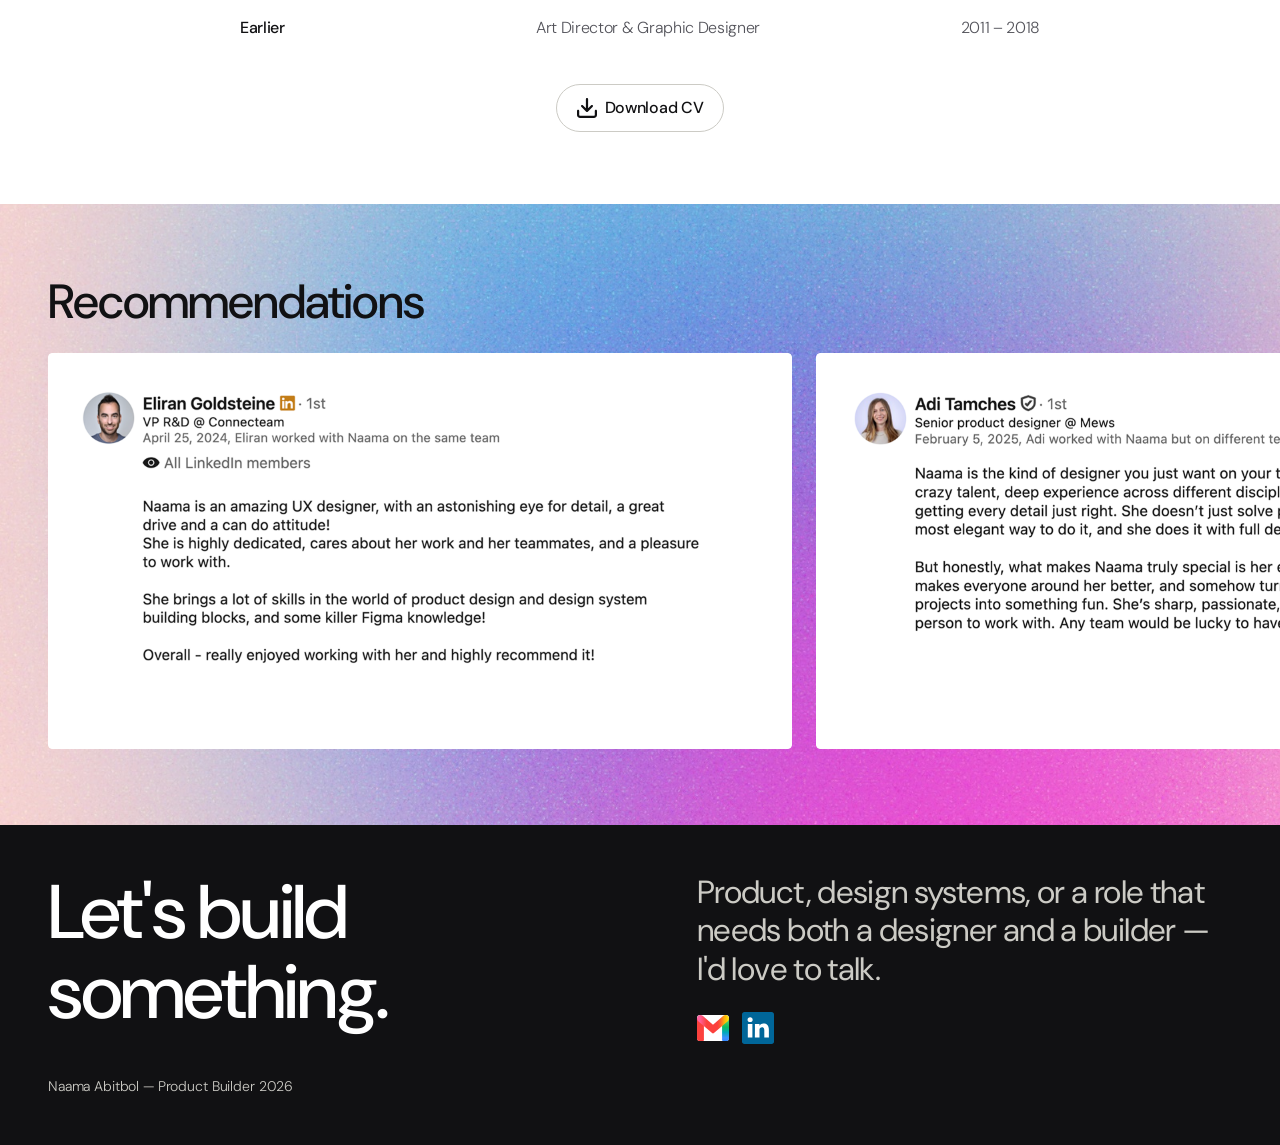
==== commit 1c50129d: "Mobile: collapse nav to a hamburger menu, reduce back button to icon-only - Nav pill (home/about/wor" ====
--- a/about.html
+++ b/about.html
@@ -14,6 +14,7 @@
 <body>
   <div class="page-nav">
     <nav class="nav-pill">
+      <button class="nav-pill__toggle" aria-label="Toggle menu" aria-expanded="false"><span></span></button>
       <a class="nav-pill__item body-small-medium" href="index.html">Home</a>
       <a class="nav-pill__item is-active body-small-medium" href="about.html">About</a>
       <a class="nav-pill__item body-small-medium" href="case-studies.html">Work</a>
@@ -114,5 +115,6 @@
     </div>
   </section>
   <script src="js/fill-button.js" defer></script>
+  <script src="js/nav-menu.js" defer></script>
 </body>
 </html>
--- a/css/nav.css
+++ b/css/nav.css
@@ -44,3 +44,84 @@
   border-color: var(--text-primary);
   color: #fff;
 }
+
+/* Hamburger toggle — hidden on desktop */
+.nav-pill__toggle {
+  display: none;
+  align-items: center;
+  justify-content: center;
+  width: 44px;
+  height: 44px;
+  padding: 0;
+  border: none;
+  background: transparent;
+  border-radius: var(--radius-full);
+  cursor: pointer;
+}
+
+.nav-pill__toggle span,
+.nav-pill__toggle span::before,
+.nav-pill__toggle span::after {
+  display: block;
+  width: 20px;
+  height: 2px;
+  background: #1e1e1e;
+  border-radius: 2px;
+  transition: transform 0.25s ease, opacity 0.2s ease;
+}
+
+.nav-pill__toggle span {
+  position: relative;
+}
+
+.nav-pill__toggle span::before {
+  content: '';
+  position: absolute;
+  left: 0;
+  top: -6px;
+}
+
+.nav-pill__toggle span::after {
+  content: '';
+  position: absolute;
+  left: 0;
+  top: 6px;
+}
+
+.nav-pill.is-open .nav-pill__toggle span {
+  background: transparent;
+}
+
+.nav-pill.is-open .nav-pill__toggle span::before {
+  transform: translateY(6px) rotate(45deg);
+}
+
+.nav-pill.is-open .nav-pill__toggle span::after {
+  transform: translateY(-6px) rotate(-45deg);
+}
+
+/* Mobile: collapse the pill into a hamburger dropdown */
+@media (max-width: 640px) {
+  .nav-pill {
+    top: 24px;
+    right: 24px;
+    flex-direction: column;
+    align-items: stretch;
+    gap: var(--space-4);
+    padding: var(--space-8);
+  }
+
+  .nav-pill__toggle {
+    display: flex;
+    align-self: flex-end;
+  }
+
+  .nav-pill__item {
+    display: none;
+    text-align: center;
+  }
+
+  .nav-pill.is-open .nav-pill__item {
+    display: block;
+  }
+}
--- a/css/components.css
+++ b/css/components.css
@@ -1,11 +1,20 @@
-@keyframes glow-drift {
-  0% { translate: 240px 224px; }
-  70% { translate: 240px 224px; }
-  100% { translate: -500px -500px; }
+.hero__glow,
+.proj-header__glow {
+  transition: translate 0.25s cubic-bezier(0.16, 1, 0.3, 1);
+  animation: glow-breathe 4s ease-in-out infinite;
+}
+
+@keyframes glow-breathe {
+  0%, 100% { opacity: 0.8; scale: 1; }
+  50% { opacity: 1; scale: 1.08; }
 }
 
 @media (prefers-reduced-motion: reduce) {
-  .glow-drift-anim { animation: none !important; }
+  .hero__glow,
+  .proj-header__glow {
+    animation: none;
+    transition: none;
+  }
 }
 
 .main-container {
@@ -121,45 +130,11 @@
   object-fit: cover;
 }
 
-.project-card__media--wixel {
-  display: flex;
-  align-items: center;
-  justify-content: center;
-}
-
-.wixel-shots {
-  position: relative;
-  width: 76%;
-  height: 76%;
-}
-
-.wixel-shots img {
-  position: absolute;
-  border-radius: 7px;
-  width: auto;
-  height: 82%;
-  object-fit: cover;
-}
-
-.wixel-shots .shot-01 {
-  left: 0;
-  bottom: 0;
-  box-shadow: 0 35px 79px 0 rgba(30, 25, 60, 0.28), 0 5px 14px 0 rgba(30, 25, 60, 0.12);
-  z-index: 1;
-}
-
-.wixel-shots .shot-02 {
-  right: 0;
-  top: 0;
-  height: 74%;
-  box-shadow: 0 2px 4px 0 rgba(17, 17, 19, 0.08);
-}
-
 .project-card__body {
   padding-top: var(--space-24);
   display: flex;
   flex-direction: column;
-  gap: var(--space-16);
+  gap: var(--space-8);
 }
 
 .project-card__meta {
@@ -253,11 +228,13 @@
 }
 
 .tag {
-  background: var(--surface-muted);
+  background: transparent;
+  border: 1px solid var(--border-default);
   border-radius: var(--radius-full);
-  padding: var(--space-2) var(--space-8);
+  padding: 3px 9px;
   font-weight: 500;
   font-size: 12px;
+  line-height: 1.4;
   color: var(--text-secondary);
 }
 
@@ -305,8 +282,8 @@
   width: 535px;
   display: flex;
   flex-direction: column;
-  align-items: flex-end;
-  justify-content: space-between;
+  align-items: flex-start;
+  gap: 24px;
 }
 
 .contact-section__copy {
@@ -319,33 +296,38 @@
 
 .contact-section__actions {
   display: flex;
-  gap: var(--space-16, 16px);
+  gap: 12.8px;
   align-items: center;
 }
 
 .contact-icon {
-  display: block;
-  width: 24px;
-  height: 24px;
+  display: flex;
+  align-items: center;
+  justify-content: center;
+  width: 32px;
+  height: 32px;
+  transition: transform 0.2s ease;
+}
+
+.contact-icon:hover {
+  transform: translateY(-2px);
 }
 
 .contact-icon:first-child {
   background: #fff;
   border-radius: 3px;
-  display: flex;
-  align-items: center;
-  justify-content: center;
+  height: 26.667px;
 }
 
 .contact-icon img {
-  width: 24px;
-  height: 24px;
+  width: 32px;
+  height: 32px;
   object-fit: contain;
 }
 
 .contact-icon:first-child img {
-  width: 20px;
-  height: 16px;
+  width: 32px;
+  height: 26.667px;
 }
 
 @media (max-width: 900px) {
--- a/css/about.css
+++ b/css/about.css
@@ -189,7 +189,6 @@
   width: 100%;
   padding: 0 0 4px var(--xxl, 48px);
   overflow-x: auto;
-  scroll-snap-type: x proximity;
 }
 
 .recs-track img {
@@ -198,7 +197,6 @@
   flex-shrink: 0;
   object-fit: cover;
   border-radius: var(--radius-xxs);
-  scroll-snap-align: start;
 }
 
 @media (max-width: 900px) {
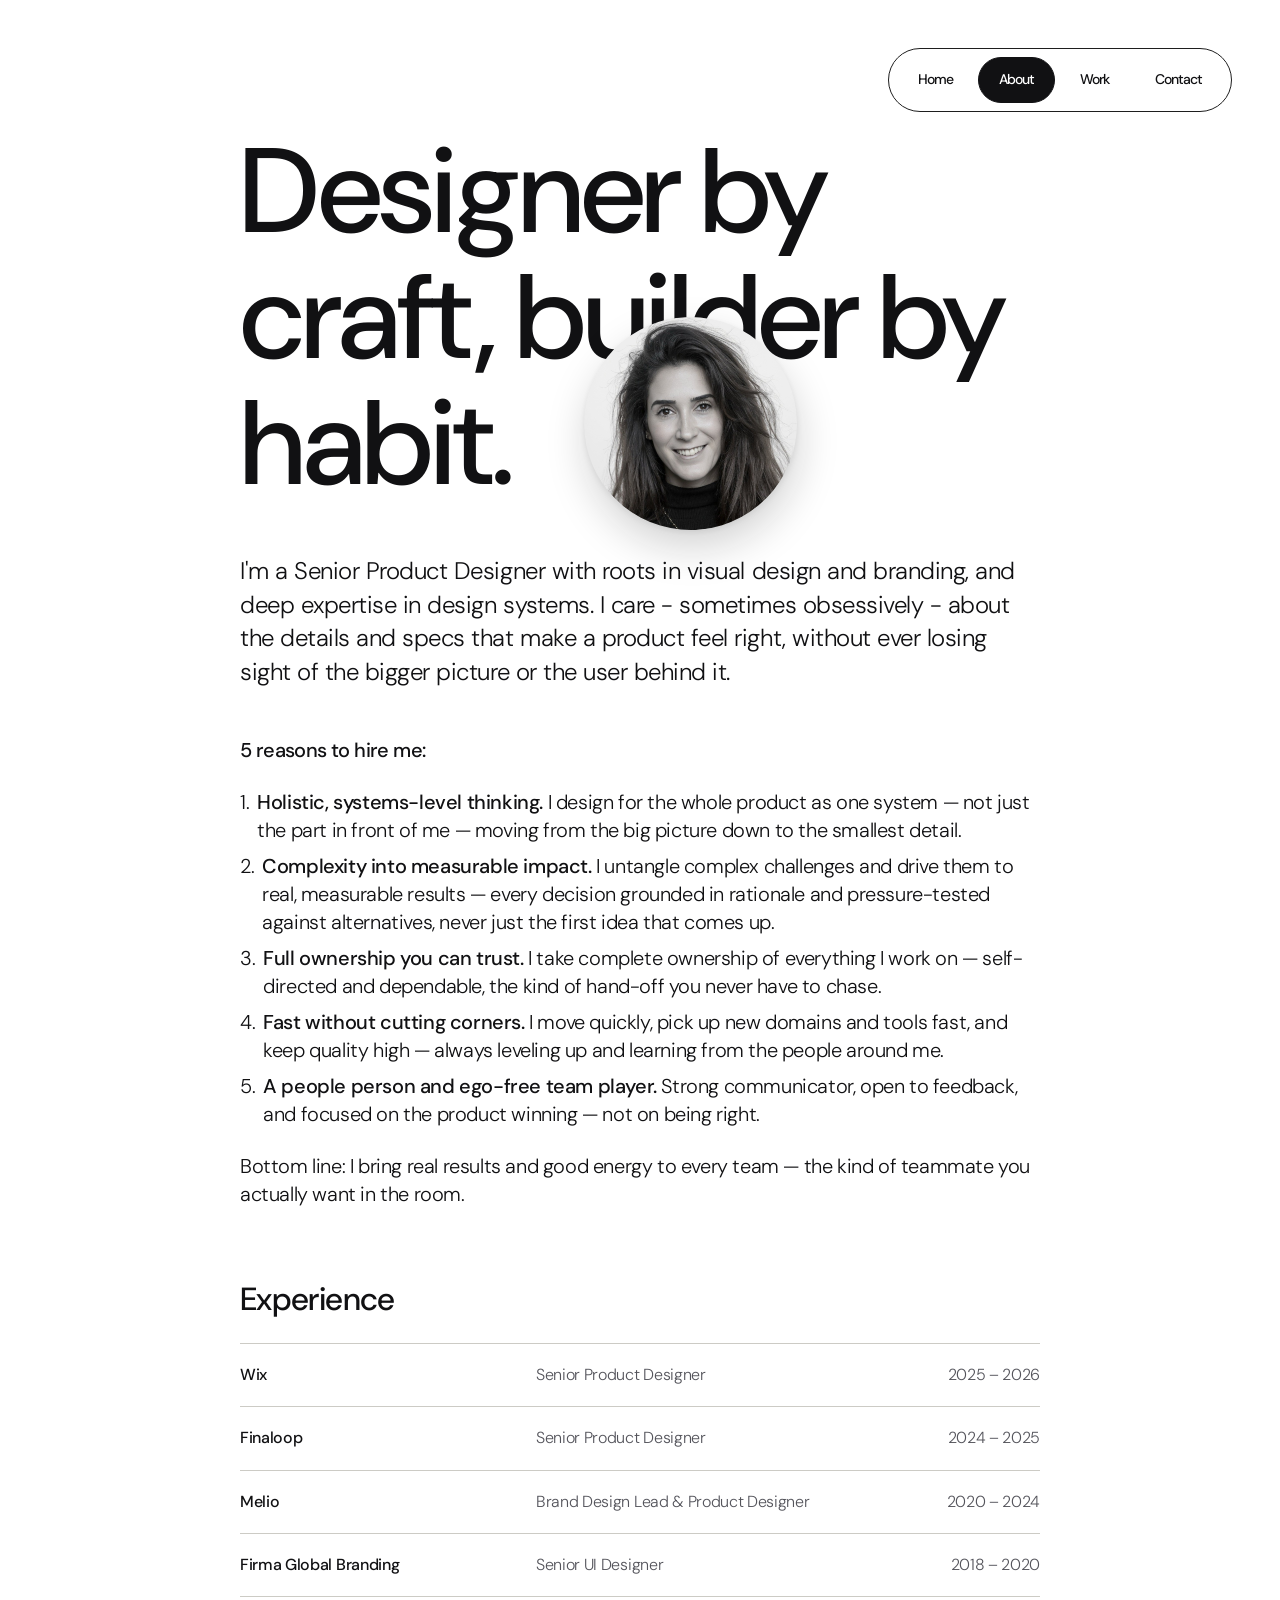
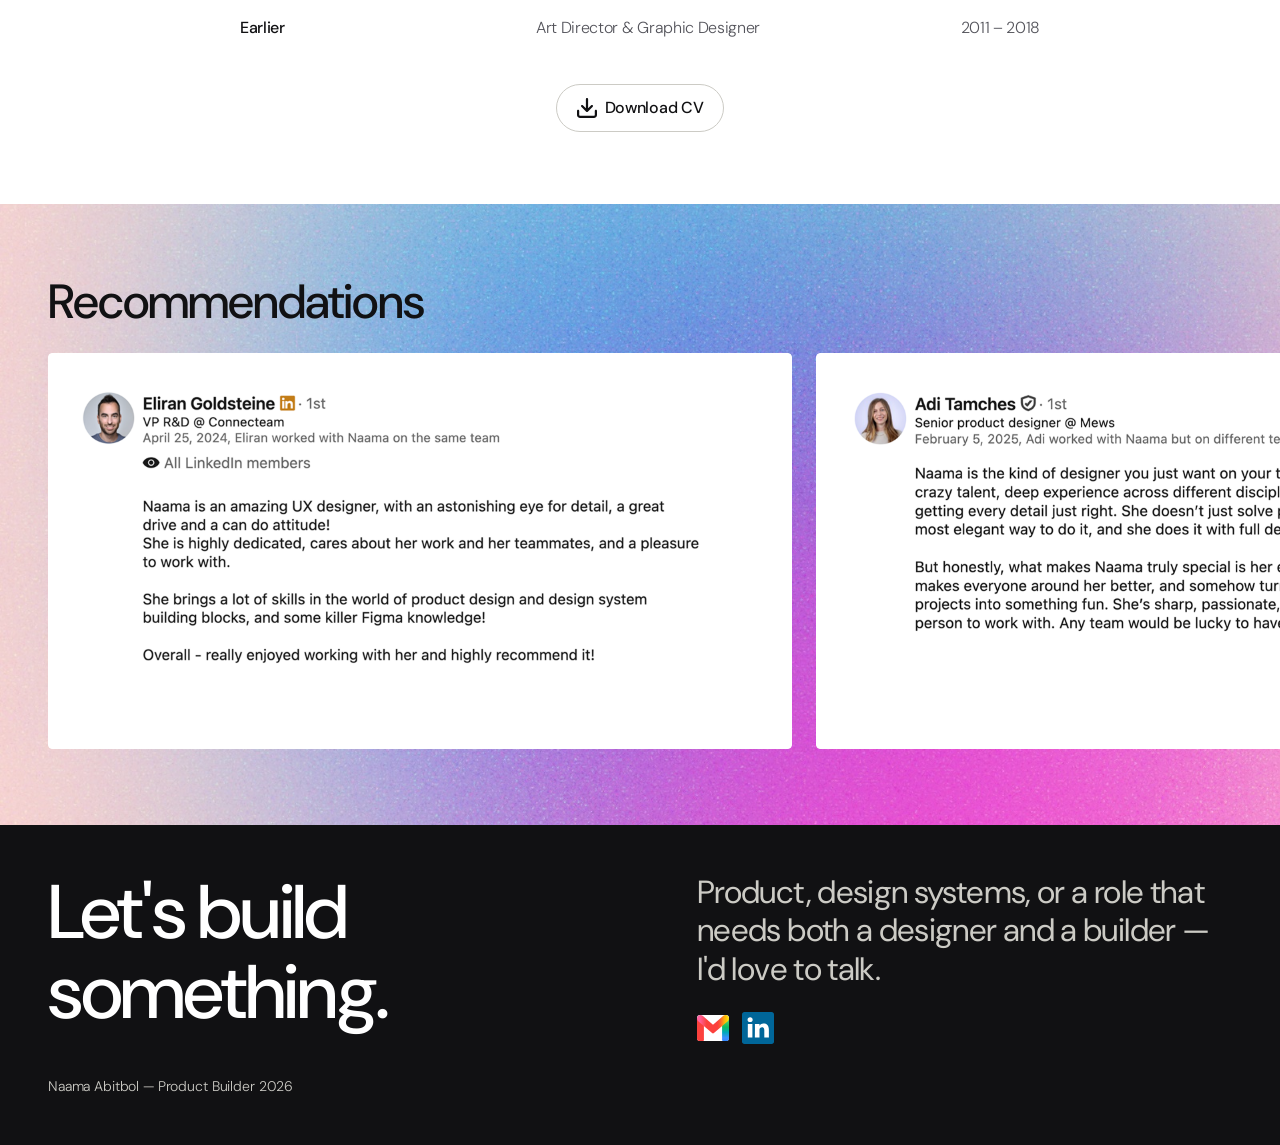
==== commit 15d0bf7b: "About: float the portrait over the title, draggable The portrait sits over the heading where the Fig" ====
--- a/about.html
+++ b/about.html
@@ -9,9 +9,11 @@
   <link rel="stylesheet" href="css/nav.css" />
   <link rel="stylesheet" href="css/components.css" />
   <link rel="stylesheet" href="css/about.css" />
+  <link rel="stylesheet" href="css/mobile-gate.css" />
   <script src="js/smooth-anchor.js"></script>
 </head>
 <body>
+  <script src="js/mobile-gate.js"></script>
   <div class="page-nav">
     <nav class="nav-pill">
       <button class="nav-pill__toggle" aria-label="Toggle menu" aria-expanded="false"><span></span></button>
@@ -27,6 +29,13 @@
       <div class="about-intro">
         <div class="about-intro__header">
           <p class="about-intro__title">Designer by craft, builder by habit.</p>
+          <div class="about-portrait">
+            <div class="about-portrait__drag">
+              <div class="about-portrait__float">
+                <img class="about-portrait__img" src="assets/about/portrait.jpg" alt="Naama Abitbol" draggable="false" />
+              </div>
+            </div>
+          </div>
         </div>
         <p class="about-intro__lede">I'm a Senior Product Designer with roots in visual design and branding, and deep expertise in design systems. I care - sometimes obsessively - about the details and specs that make a product feel right, without ever losing sight of the bigger picture or the user behind it.</p>
 
@@ -116,5 +125,6 @@
   </section>
   <script src="js/fill-button.js" defer></script>
   <script src="js/nav-menu.js" defer></script>
+  <script src="js/portrait-drag.js" defer></script>
 </body>
 </html>
--- a/css/about.css
+++ b/css/about.css
@@ -25,10 +25,70 @@
 }
 
 .about-intro__header {
+  position: relative;
   width: 100%;
   display: flex;
   flex-direction: column;
   gap: var(--sm, 16px);
+}
+
+/* portrait floats over the title — placement mirrors the Figma comp */
+.about-portrait {
+  position: absolute;
+  left: 43%;
+  top: 50%;
+  width: 26.6%;
+  aspect-ratio: 1 / 1;
+  z-index: 2;
+  touch-action: none;
+}
+
+/* JS writes the drag + spring transform here */
+.about-portrait__drag {
+  width: 100%;
+  height: 100%;
+  cursor: grab;
+  will-change: transform;
+}
+
+.about-portrait__drag.is-dragging {
+  cursor: grabbing;
+}
+
+/* idle bob, on its own layer so it never fights the drag transform */
+.about-portrait__float {
+  width: 100%;
+  height: 100%;
+  animation: about-portrait-float 6s ease-in-out infinite;
+}
+
+.about-portrait__drag.is-dragging .about-portrait__float {
+  animation-play-state: paused;
+}
+
+.about-portrait__img {
+  width: 100%;
+  height: 100%;
+  border-radius: var(--radius-full);
+  object-fit: cover;
+  /* resting tilt — the float and drag transforms compose on top of this */
+  transform: rotate(-6deg);
+  background: var(--surface-white);
+  box-shadow: 0 2px 6px 0 rgba(17, 17, 19, 0.08), 0 18px 40px 0 rgba(17, 17, 19, 0.18);
+  -webkit-user-select: none;
+  user-select: none;
+  -webkit-user-drag: none;
+  pointer-events: none;
+}
+
+@keyframes about-portrait-float {
+  0%   { transform: translateY(0) rotate(0deg); }
+  50%  { transform: translateY(-12px) rotate(-1.5deg); }
+  100% { transform: translateY(0) rotate(0deg); }
+}
+
+@media (prefers-reduced-motion: reduce) {
+  .about-portrait__float { animation: none; }
 }
 
 .about-intro__eyebrow {
--- a/css/mobile-gate.css
+++ b/css/mobile-gate.css
@@ -0,0 +1,147 @@
+/* Mobile gate — the portfolio is desktop-only, so phones get a full-screen notice */
+
+.mobile-gate {
+  display: none;
+}
+
+@media (max-width: 767px) {
+  html.is-mobile-gated,
+  html.is-mobile-gated body {
+    overflow: hidden;
+    height: 100%;
+  }
+
+  .mobile-gate {
+    position: fixed;
+    inset: 0;
+    z-index: 9999;
+    display: flex;
+    align-items: center;
+    justify-content: center;
+    padding: var(--space-ml);
+    background: var(--surface-light);
+    overflow: hidden;
+  }
+
+  /* same hero backdrop as the home page */
+  .mobile-gate__bg {
+    position: absolute;
+    inset: 0;
+    width: 100%;
+    height: 100%;
+    max-width: none;
+    object-fit: cover;
+    pointer-events: none;
+    z-index: 0;
+  }
+
+  .mobile-gate__glow {
+    position: absolute;
+    width: 700px;
+    height: 700px;
+    max-width: none;
+    left: 50%;
+    top: -22%;
+    transform: translateX(-50%);
+    pointer-events: none;
+    z-index: 1;
+  }
+
+  /* soft scrim so the copy stays readable over the gradient */
+  .mobile-gate::after {
+    content: "";
+    position: absolute;
+    inset: 0;
+    z-index: 1;
+    pointer-events: none;
+    background: radial-gradient(
+      60% 40% at 50% 50%,
+      rgba(250, 250, 250, 0.92) 0%,
+      rgba(250, 250, 250, 0.7) 55%,
+      rgba(250, 250, 250, 0) 100%
+    );
+  }
+
+  .mobile-gate__inner {
+    position: relative;
+    z-index: 2;
+    display: flex;
+    flex-direction: column;
+    align-items: center;
+    text-align: center;
+    gap: var(--space-m);
+    width: 100%;
+    max-width: 320px;
+    color: var(--text-primary);
+  }
+
+  .mobile-gate__title,
+  .mobile-gate__copy {
+    width: 100%;
+  }
+
+  .mobile-gate__icon {
+    display: flex;
+    align-items: center;
+    justify-content: center;
+    width: 56px;
+    height: 56px;
+    border-radius: var(--radius-lg);
+    background: var(--surface-white);
+    border: 1px solid var(--border-default);
+    box-shadow: var(--shadow-card);
+    color: var(--text-primary);
+  }
+
+  .mobile-gate__icon svg {
+    width: 26px;
+    height: 26px;
+  }
+
+  .mobile-gate__copy {
+    font-weight: 400;
+    font-size: 14px;
+    line-height: 1.5;
+    letter-spacing: 0;
+    color: var(--text-secondary);
+  }
+
+  .mobile-gate__actions {
+    display: flex;
+    flex-direction: column;
+    align-items: center;
+    gap: var(--space-s);
+    margin-top: var(--space-xs);
+  }
+
+  .mobile-gate__button {
+    display: inline-flex;
+    align-items: center;
+    gap: var(--space-xs);
+    padding: 12px 20px;
+    border: 1px solid var(--border-dark);
+    border-radius: var(--radius-full);
+    background: var(--text-primary);
+    color: var(--surface-white);
+    transition: opacity 0.2s ease;
+  }
+
+  .mobile-gate__button:active {
+    opacity: 0.75;
+  }
+
+  .mobile-gate__button.is-copied {
+    background: var(--surface-white);
+    color: var(--text-primary);
+  }
+
+  .mobile-gate__note {
+    color: var(--gray-300);
+  }
+
+  .mobile-gate__note a {
+    color: var(--text-primary);
+    text-decoration: underline;
+    text-underline-offset: 2px;
+  }
+}
